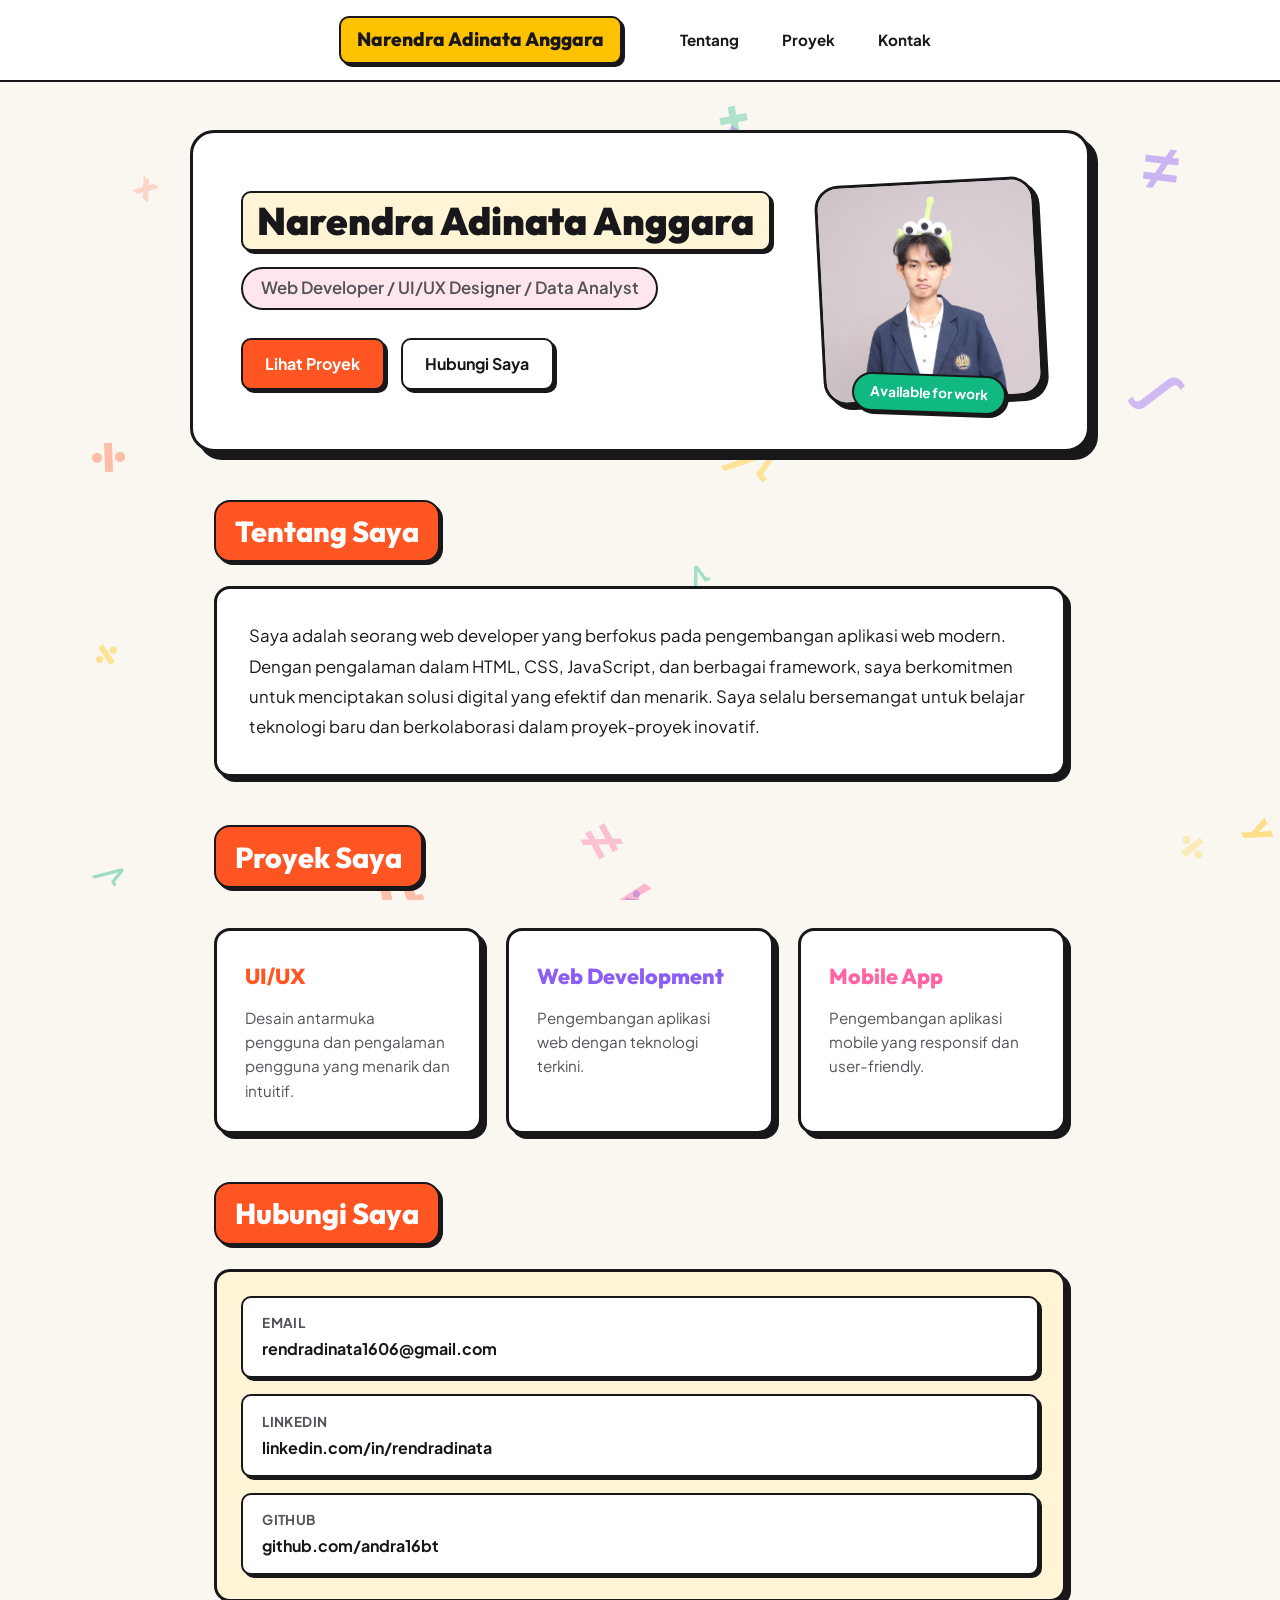
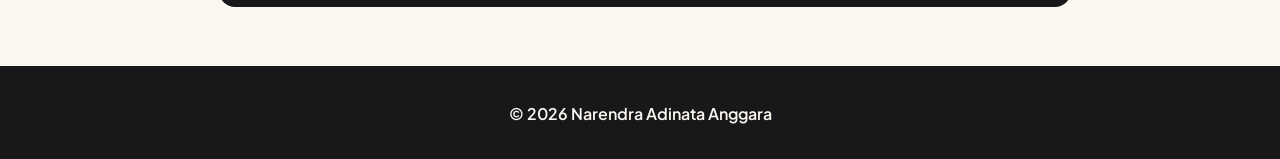
==== index.html @ 966acbef "Add files via upload" ====
<!doctype html>
<html lang="id">
  <head>
    <meta charset="UTF-8" />
    <meta name="viewport" content="width=device-width, initial-scale=1.0" />
    <title>Portofolio Saya</title>
    <link rel="stylesheet" href="style.css" />
  </head>

  <body>
    <nav>
      <div class="logo">Narendra Adinata Anggara</div>
      <button class="hamburger" id="hamburgerBtn" aria-label="Toggle menu">
        <span></span><span></span><span></span>
      </button>
      <ul id="navMenu">
        <li><a href="#tentang">Tentang</a></li>
        <li><a href="#proyek">Proyek</a></li>
        <li><a href="#kontak">Kontak</a></li>
      </ul>
    </nav>

    <section class="hero">
      <div class="hero-text">
        <h1>Narendra Adinata Anggara</h1>
        <p class="hero-role">Web Developer / UI/UX Designer / Data Analyst</p>
        <div class="hero-actions">
          <a href="#proyek" class="btn-primary">Lihat Proyek</a>
          <a href="#kontak" class="btn-secondary">Hubungi Saya</a>
        </div>
      </div>

      <div class="hero-photo">
        <div class="hero-photo-frame">
          <img src="assets\profil.jpeg" alt="Narendra Adinata Anggara" />
        </div>
        <span class="hero-badge">Available for work</span>
      </div>
    </section>

    <section id="tentang">
      <h2>Tentang Saya</h2>
      <p>
        Saya adalah seorang web developer yang berfokus pada pengembangan
        aplikasi web modern. Dengan pengalaman dalam HTML, CSS, JavaScript, dan
        berbagai framework, saya berkomitmen untuk menciptakan solusi digital
        yang efektif dan menarik. Saya selalu bersemangat untuk belajar
        teknologi baru dan berkolaborasi dalam proyek-proyek inovatif.
      </p>
    </section>

    <section id="proyek">
      <h2>Proyek Saya</h2>
      <div class="project-grid">
        <div class="card">
          <h3>UI/UX</h3>
          <p>
            Desain antarmuka pengguna dan pengalaman pengguna yang menarik dan
            intuitif.
          </p>
        </div>
        <div class="card">
          <h3>Web Development</h3>
          <p>Pengembangan aplikasi web dengan teknologi terkini.</p>
        </div>
        <div class="card">
          <h3>Mobile App</h3>
          <p>Pengembangan aplikasi mobile yang responsif dan user-friendly.</p>
        </div>
      </div>
    </section>

    <section id="kontak">
      <h2>Hubungi Saya</h2>

      <div class="contact-info">
        <a href="mailto:rendradinata1606@gmail.com" class="contact-item">
          <span class="contact-text">
            <strong>Email</strong>
            <span>rendradinata1606@gmail.com</span>
          </span>
        </a>

        <a
          href="https://linkedin.com/in/rendradinata"
          target="_blank"
          class="contact-item"
        >
          <span class="contact-text">
            <strong>LinkedIn</strong>
            <span>linkedin.com/in/rendradinata</span>
          </span>
        </a>

        <a
          href="https://github.com/andra16bt"
          target="_blank"
          class="contact-item"
        >
          <span class="contact-text">
            <strong>GitHub</strong>
            <span>github.com/andra16bt</span>
          </span>
        </a>
      </div>
    </section>

    <footer>
      <p>&copy; <span id="year"></span> Narendra Adinata Anggara</p>
    </footer>

    <script src="script.js" defer></script>
  </body>
</html>
---- style.css ----
@import url('https://fonts.googleapis.com/css2?family=Outfit:wght@400;500;600;700;800;900&family=Plus+Jakarta+Sans:wght@400;500;600;700;800&display=swap');

:root {

--bg-main: #FAF6F0;
--bg-card: #FFFFFF;
--text-main: #18181B;
--text-muted: #52525B;
--border-color: #18181B;

--color-orange: #FF5522;
--color-yellow: #FFC200;
--color-pink: #FF65A3;
--color-purple: #8B5CF6;
--color-green: #10B981;

--color-soft-yellow: #FFF5D6;
--color-soft-pink: #FFE5EC;
--color-soft-orange: #FFEBDC;
--color-soft-purple: #F3E8FF;

--font-heading: 'Outfit', sans-serif;
--font-body: 'Plus Jakarta Sans', sans-serif;

--border-thin: 2px solid var(--border-color);
--border-thick: 3px solid var(--border-color);
--shadow-sm: 3px 3px 0px var(--border-color);
--shadow-md: 5px 5px 0px var(--border-color);
--shadow-lg: 8px 8px 0px var(--border-color);
--shadow-hover: 2px 2px 0px var(--border-color);

--radius-sm: 10px;
--radius-md: 16px;
--radius-lg: 24px;
--radius-full: 9999px;
}

*, *::before, *::after {
box-sizing: border-box;
margin: 0;
padding: 0;
}

html {
scroll-behavior: smooth;
}

body {
background-color: var(--bg-main);
color: var(--text-main);
font-family: var(--font-body);
line-height: 1.6;
overflow-x: hidden;
}

h1, h2, h3, h4, .logo {
font-family: var(--font-heading);
}

nav {
  position: sticky;
  top: 0;
  z-index: 100;
  background-color: rgba(255, 255, 255, 0.95);
  backdrop-filter: blur(8px);
  border-bottom: var(--border-thin);
  display: flex;
  align-items: center;
  justify-content: center;   
  gap: 3rem;                 
  padding: 1rem 2rem;
}


nav .logo {
  font-size: 1.2rem;
  font-weight: 800;
  color: var(--text-main);
  background-color: var(--color-yellow);
  padding: 0.4rem 1rem;
  border-radius: var(--radius-sm);
  border: var(--border-thin);
  box-shadow: var(--shadow-sm);
  transition: transform 0.3s ease;
}

nav .logo:hover {
  transform: scale(1.05) rotate(-2deg);
}

nav ul {
display: flex;
list-style: none;
gap: 1.5rem;
}

nav a {
text-decoration: none;
color: var(--text-main);
font-weight: 700;
font-size: 0.95rem;
padding: 0.3rem 0.6rem;
border-radius: 6px;
transition: all 0.2s ease;
}

nav a:hover {
background-color: var(--color-soft-orange);
color: var(--color-orange);
}

.hero {
  max-width: 900px;   
  display: flex;
  flex-direction: row;
  align-items: center;
  justify-content: space-between;
  gap: 2.5rem;
  text-align: left;
  margin: 3rem auto;
  padding: 3rem;
  background-color: var(--bg-card);
  border: var(--border-thick);
  border-radius: var(--radius-lg);
  box-shadow: var(--shadow-lg);
}

.hero-text {
  flex: 1;
  min-width: 280px;
}

.hero-tag {
  display: inline-block;
  font-size: 0.95rem;
  font-weight: 700;
  color: var(--text-muted);
  background: none;
  border: none;
  padding: 0;
  margin-bottom: 0.75rem;
}

.hero h1 {
  font-size: 2.4rem;
  font-weight: 900;
  line-height: 1.2;
  margin-bottom: 1rem;
  background-color: var(--color-soft-yellow);
  display: inline-block;
  padding: 0.3rem 0.9rem;
  border-radius: var(--radius-sm);
  border: var(--border-thin);
  box-shadow: var(--shadow-sm);
}

.hero-role {
  font-size: 1.05rem;
  font-weight: 600;
  color: var(--text-muted);
  background-color: var(--color-soft-pink);
  display: inline-block;
  padding: 0.4rem 1.1rem;
  border-radius: var(--radius-full);
  border: var(--border-thin);
  margin-bottom: 1.75rem;
}

.hero-actions {
  display: flex;
  gap: 1rem;
  flex-wrap: wrap;
}

.btn-primary, .btn-secondary {
  font-weight: 700;
  padding: 0.7rem 1.4rem;
  border-radius: var(--radius-sm);
  border: var(--border-thin);
  text-decoration: none;
  transition: transform 0.2s ease, box-shadow 0.2s ease;
}

.btn-primary {
  background-color: var(--color-orange);
  color: #fff;
  box-shadow: var(--shadow-sm);
}

.btn-secondary {
  background-color: var(--bg-card);
  color: var(--text-main);
  box-shadow: var(--shadow-sm);
}

.btn-primary:hover, .btn-secondary:hover {
  transform: translate(2px, 2px);
  box-shadow: var(--shadow-hover);
}

.hero-photo {
  position: relative;
  flex-shrink: 0;
}

.hero-photo-frame {
  width: 220px;   
  height: 220px;
  border: var(--border-thick);
  border-radius: var(--radius-lg);
  overflow: hidden;
  box-shadow: var(--shadow-md);
  background-color: var(--color-soft-purple);
  transform: rotate(-3deg);
  transition: transform 0.3s ease;
}

.hero-photo-frame:hover {
  transform: rotate(0deg) scale(1.03);
}

.hero-photo-frame img {
  width: 100%;
  height: 100%;
  object-fit: cover;
  border: none !important;
  box-shadow: none;
}

.hero-badge {
  position: absolute;
  bottom: -12px;
  left: 50%;
  transform: translateX(-50%) rotate(2deg);
  background-color: var(--color-green);
  color: #fff;
  font-weight: 700;
  font-size: 0.85rem;
  padding: 0.4rem 1rem;
  border-radius: var(--radius-full);
  border: var(--border-thin);
  box-shadow: var(--shadow-sm);
  white-space: nowrap;
}

@media (max-width: 700px) {
  .hero {
    flex-direction: column;
    text-align: center;
    padding: 2rem 1.5rem;
  }
  .hero-actions {
    justify-content: center;
  }
}

section {
max-width: 900px;
margin: 3rem auto;
padding: 0 1.5rem;
}

section h2 {
  font-size: 1.8rem;
  font-weight: 800;
  margin-bottom: 1.5rem;
  display: inline-block;
  background-color: var(--color-orange);
  color: #FFFFFF;
  padding: 0.4rem 1.2rem;
  border-radius: var(--radius-md);
  border: var(--border-thin);
  box-shadow: var(--shadow-sm);
  transition: transform 0.2s ease, box-shadow 0.2s ease; /* baru */
}

section h2:hover {
  transform: translateY(-2px);
  box-shadow: var(--shadow-md);
}

#tentang p {
background-color: var(--bg-card);
padding: 2rem;
border: var(--border-thick);
border-radius: var(--radius-md);
box-shadow: var(--shadow-md);
font-size: 1.05rem;
line-height: 1.8;
}

.project-grid {
display: grid;
grid-template-columns: repeat(auto-fit, minmax(250px, 1fr));
gap: 1.5rem;
margin-top: 1rem;
}

.card {
background-color: var(--bg-card);
border: var(--border-thick);
border-radius: var(--radius-md);
padding: 1.75rem;
box-shadow: var(--shadow-md);
transition: transform 0.2s ease, box-shadow 0.2s ease;
}

.card:hover {
transform: translateY(-4px);
box-shadow: var(--shadow-lg);
}

.card h3 {
font-size: 1.35rem;
font-weight: 800;
margin-bottom: 0.75rem;
}

.card:nth-child(1) h3 { color: var(--color-orange); }
.card:nth-child(2) h3 { color: var(--color-purple); }
.card:nth-child(3) h3 { color: var(--color-pink); }

.card p {
color: var(--text-muted);
font-size: 0.95rem;
}

.contact-info {
  background-color: var(--color-soft-yellow);
  border: var(--border-thick);
  border-radius: var(--radius-md);
  padding: 1.5rem;
  box-shadow: var(--shadow-md);
  display: flex;
  flex-direction: column;
  gap: 1rem;
}

.contact-item {
  display: flex;
  align-items: center;
  gap: 1rem;
  background-color: var(--bg-card);
  border: var(--border-thin);
  border-radius: var(--radius-sm);
  padding: 0.9rem 1.2rem;
  text-decoration: none;
  color: var(--text-main);
  box-shadow: var(--shadow-sm);
  transition: transform 0.2s ease, box-shadow 0.2s ease, background-color 0.2s ease;
}

.contact-item:hover {
  transform: translateX(4px);
  box-shadow: var(--shadow-hover);
  background-color: var(--color-soft-orange);
}

.contact-icon {
  font-size: 1.4rem;
  background-color: var(--color-yellow);
  border: var(--border-thin);
  border-radius: var(--radius-sm);
  width: 42px;
  height: 42px;
  display: flex;
  align-items: center;
  justify-content: center;
  flex-shrink: 0;
}

.contact-text {
  display: flex;
  flex-direction: column;
  gap: 0.15rem;
}

.contact-text strong {
  font-size: 0.85rem;
  color: var(--text-muted);
  text-transform: uppercase;
  letter-spacing: 0.03em;
}

.contact-text span:last-child {
  font-weight: 700;
  font-size: 1rem;
  word-break: break-word;
}

footer {
text-align: center;
padding: 2rem;
margin-top: 4rem;
background-color: var(--text-main);
color: var(--bg-main);
border-top: var(--border-thick);
font-weight: 600;
}

.reveal-hidden {
  opacity: 0;
  transform: translateY(20px);
  transition: opacity 0.6s ease, transform 0.6s ease;
}

.reveal-hidden.revealed {
  opacity: 1;
  transform: translateY(0);
}

nav a.active {
  background-color: var(--color-orange);
  color: #fff;
}

nav ul {
  display: flex;
  list-style: none;
  gap: 1.5rem;
}

.hamburger {
  display: none;
  flex-direction: column;
  gap: 5px;
  background: none;
  border: none;
  cursor: pointer;
}

.hamburger span {
  width: 26px;
  height: 3px;
  background-color: var(--text-main);
  border-radius: 2px;
}

@media (max-width: 700px) {
  nav {
    justify-content: space-between;
    gap: 0;
    padding: 1rem 1.25rem;
  }

  nav ul {
    position: absolute;
    top: 100%;
    left: 0;
    right: 0;
    flex-direction: column;
    background-color: var(--bg-main);
    border-bottom: var(--border-thin);
    padding: 1rem 1.5rem;
    gap: 1rem;
    display: none;
  }

  nav ul.open {
    display: flex;
  }

  .hamburger {
    display: flex;
  }
}

@media (max-width: 700px) {
  .hero {
    flex-direction: column;
    text-align: center;
    padding: 2rem 1.25rem;
  }

  .hero h1 {
    font-size: 1.6rem;   /* turun dari 2.4rem */
  }

  .hero-actions {
    justify-content: center;
  }

  .hero-photo-frame {
    width: 180px;   /* turun dari 220px */
    height: 180px;
  }
}

@media (max-width: 700px) {
  section h2 {
    font-size: 1.4rem;
    padding: 0.35rem 1rem;
  }

  section {
    padding: 0 1rem;
  }

  #tentang p {
    padding: 1.25rem;
    font-size: 0.95rem;
  }
}

html, body {
  overflow-x: hidden;
  max-width: 100%;
}
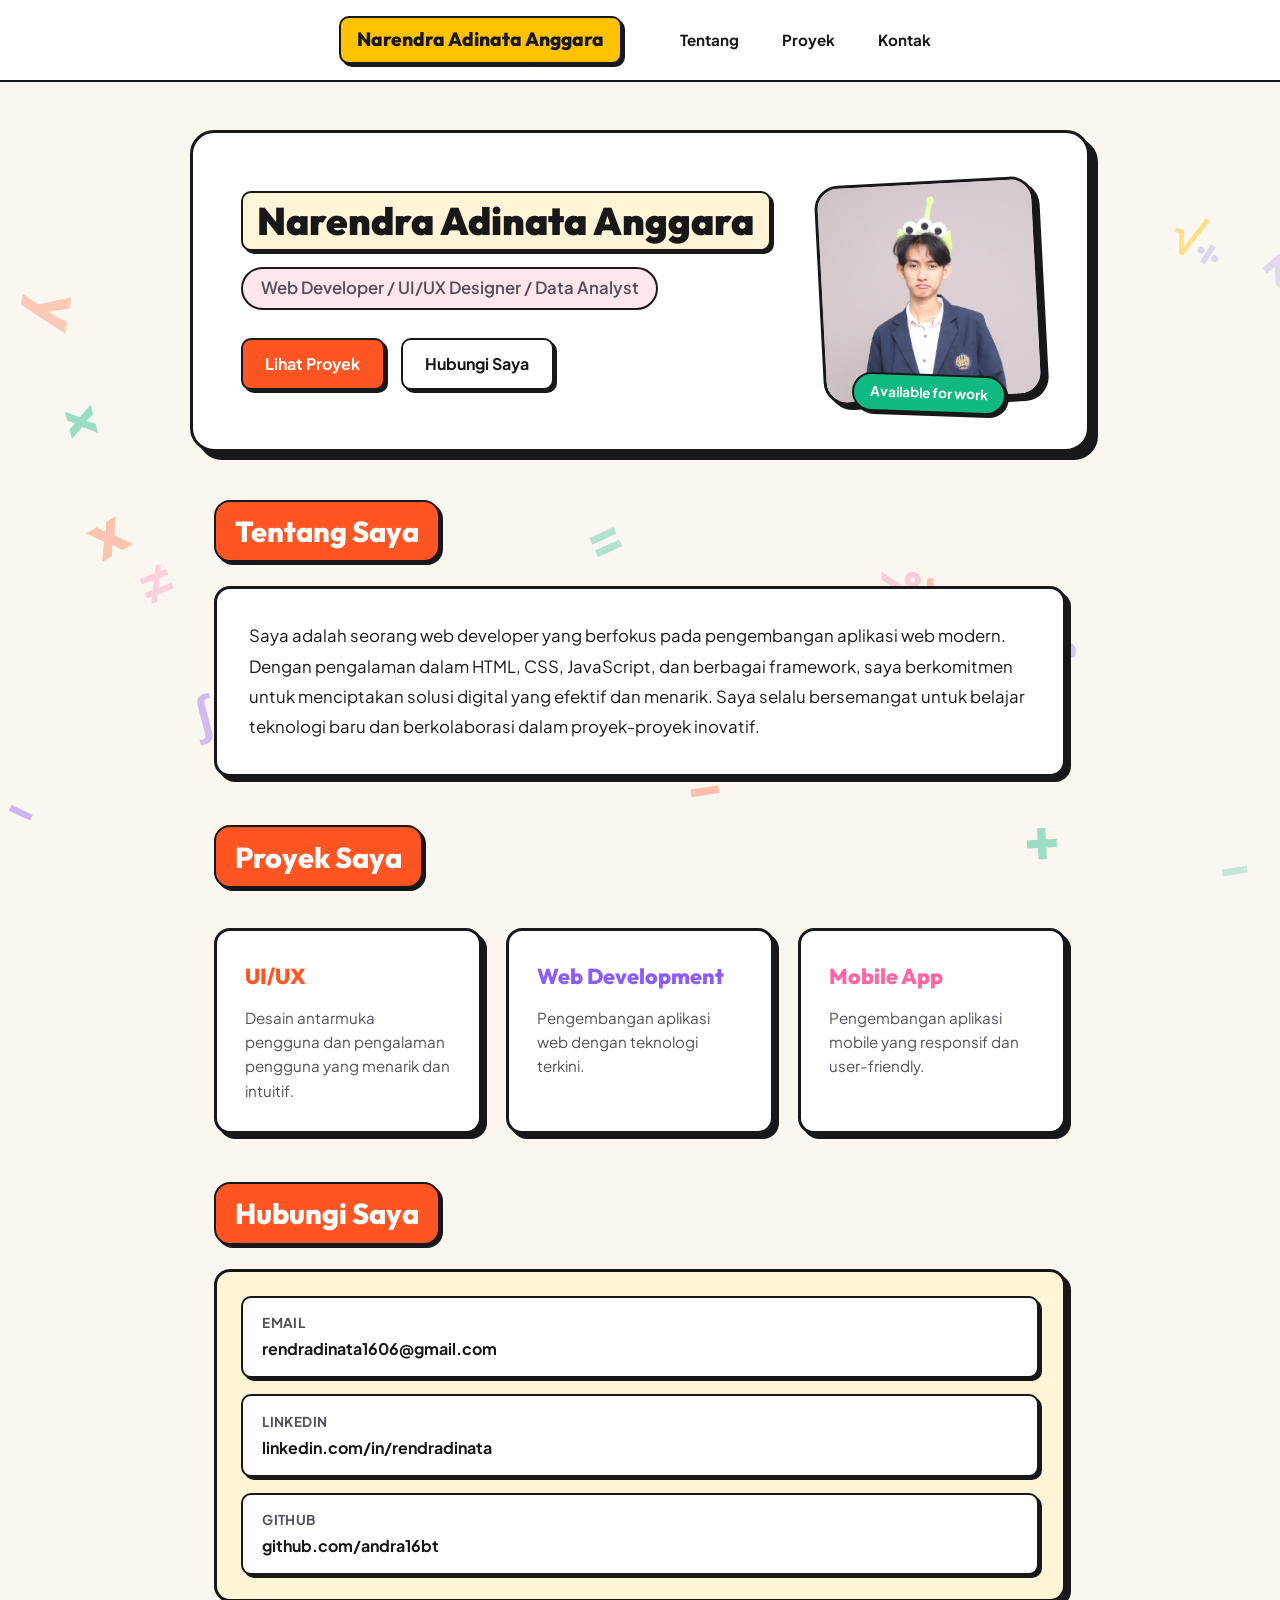
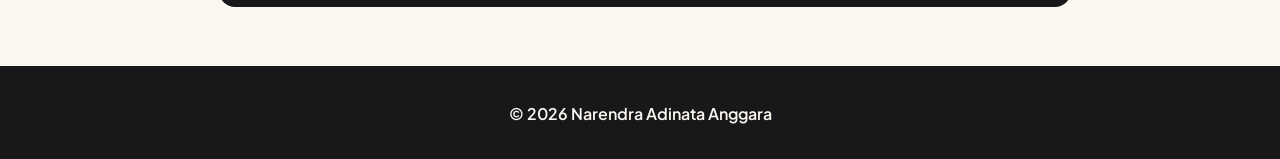
==== commit 7c4601e1: "Add files via upload" ====
--- a/index.html
+++ b/index.html
@@ -3,8 +3,9 @@
   <head>
     <meta charset="UTF-8" />
     <meta name="viewport" content="width=device-width, initial-scale=1.0" />
-    <title>Portofolio Saya</title>
+    <title>My Portfolio</title>
     <link rel="stylesheet" href="style.css" />
+    <link rel="icon" type="image/x-icon" href="assets\pp.png">
   </head>
 
   <body>
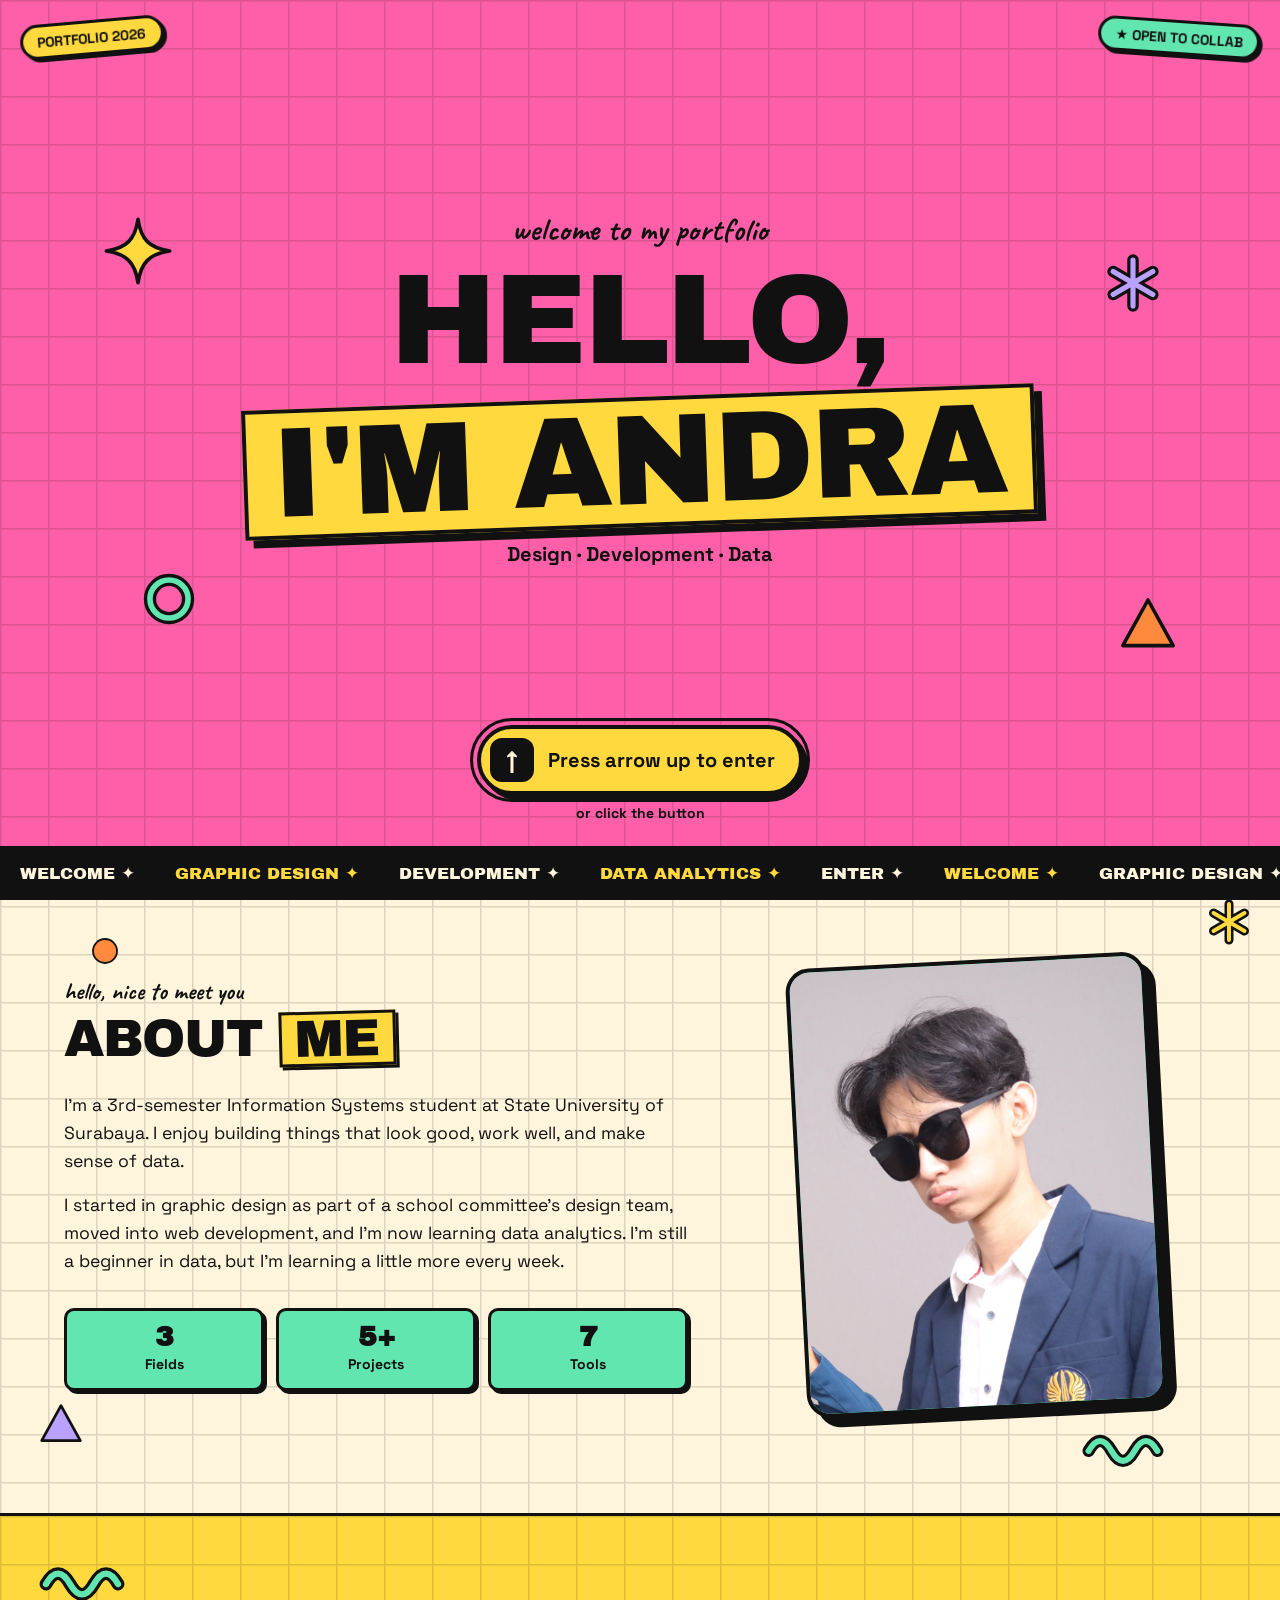
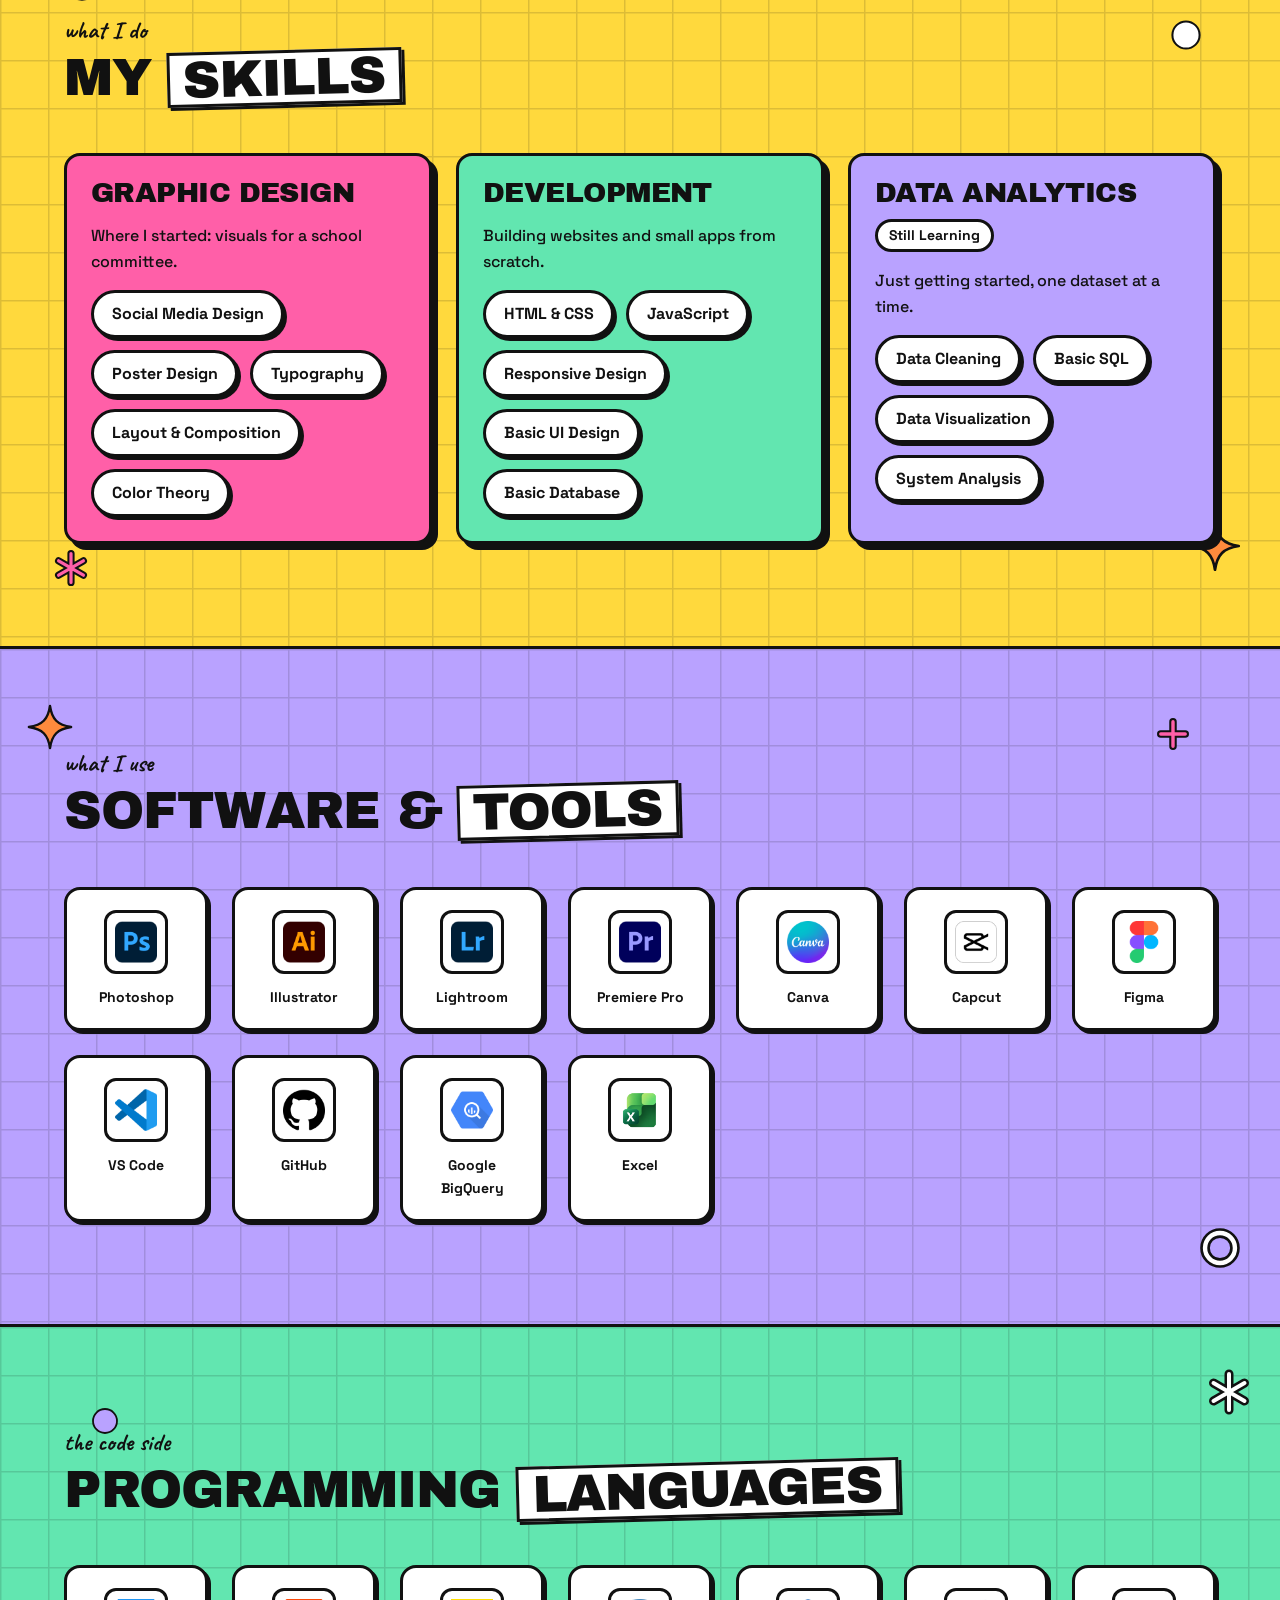
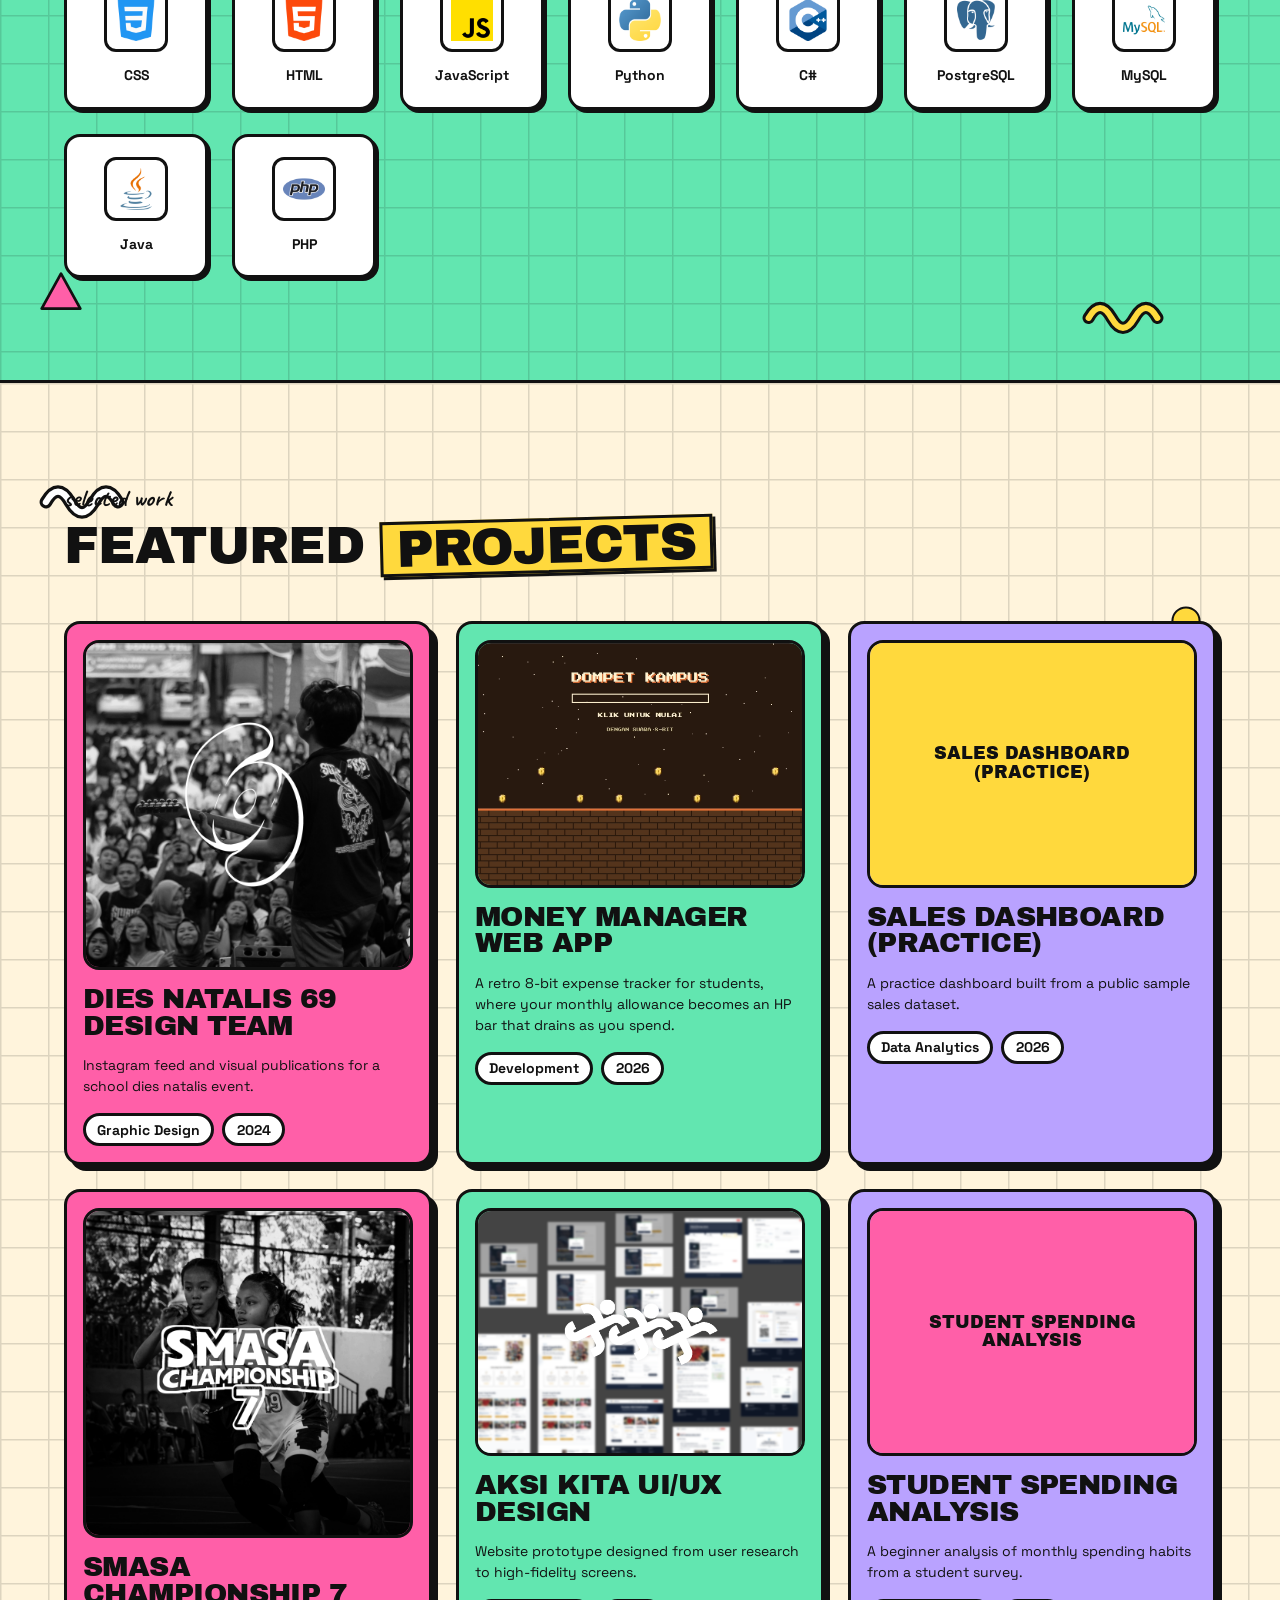
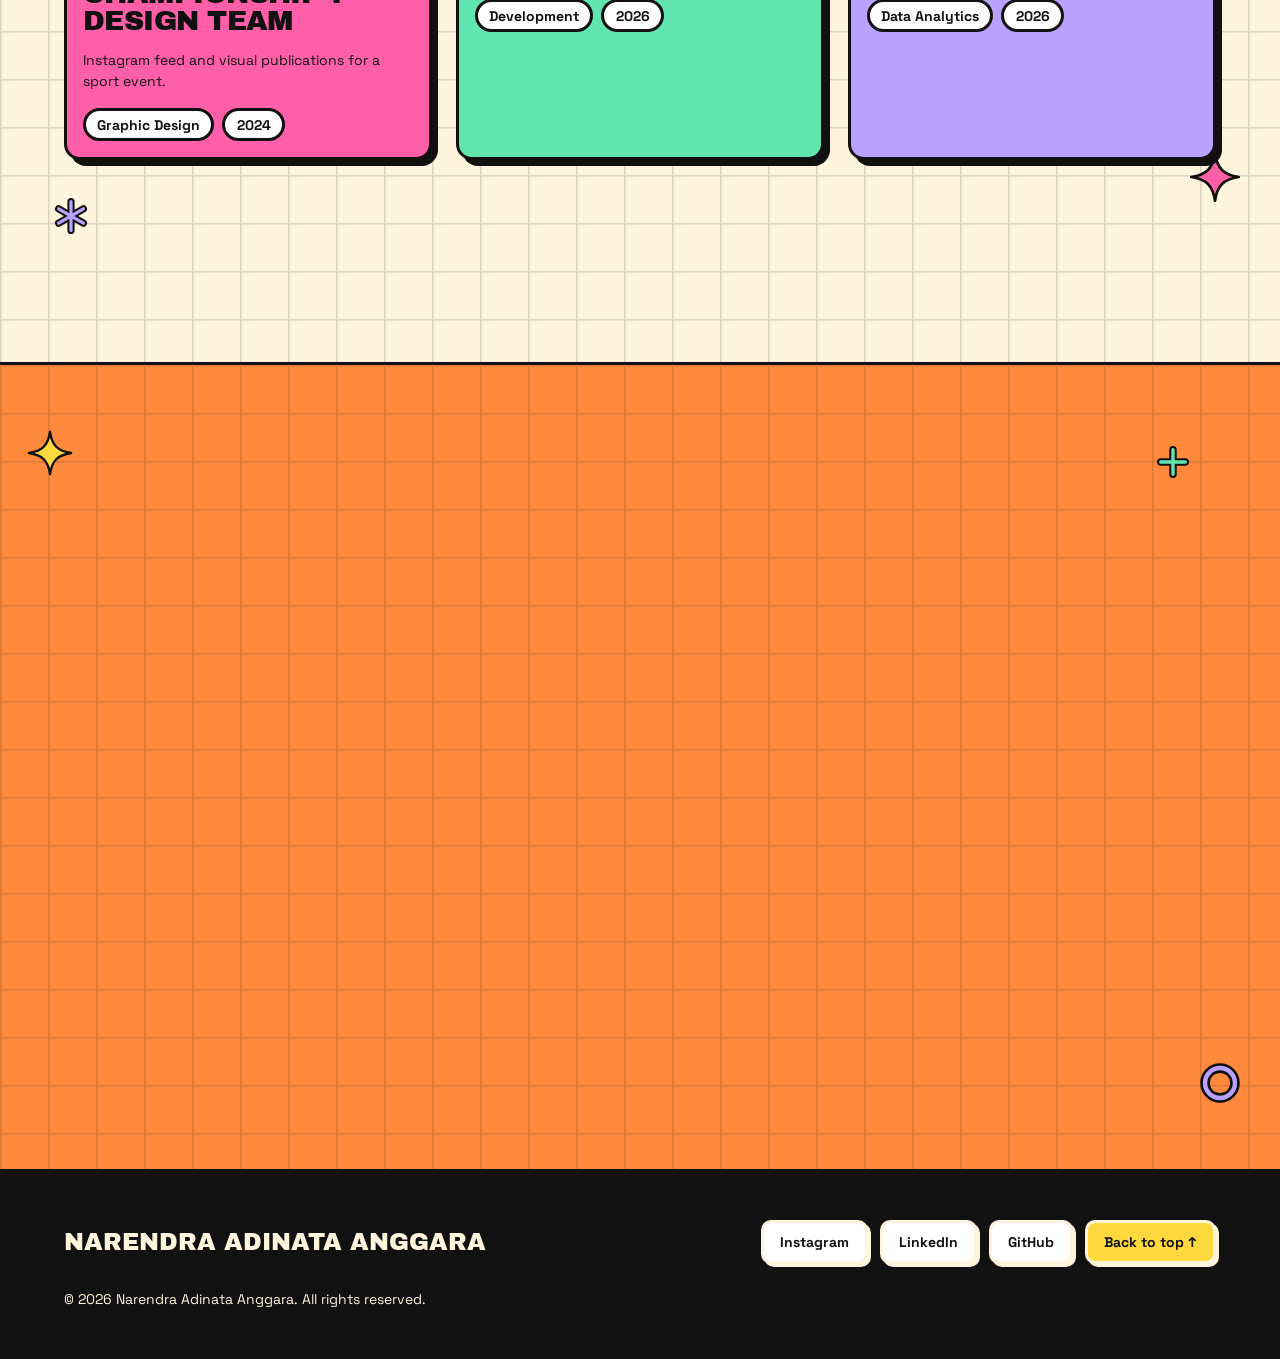
==== commit 336cbd4a: "Initial commit" ====
--- a/index.html
+++ b/index.html
@@ -1,115 +1,530 @@
-<!doctype html>
-<html lang="id">
-  <head>
-    <meta charset="UTF-8" />
-    <meta name="viewport" content="width=device-width, initial-scale=1.0" />
-    <title>My Portfolio</title>
-    <link rel="stylesheet" href="style.css" />
-    <link rel="icon" type="image/x-icon" href="assets\pp.png">
-  </head>
-
-  <body>
-    <nav>
-      <div class="logo">Narendra Adinata Anggara</div>
-      <button class="hamburger" id="hamburgerBtn" aria-label="Toggle menu">
-        <span></span><span></span><span></span>
-      </button>
-      <ul id="navMenu">
-        <li><a href="#tentang">Tentang</a></li>
-        <li><a href="#proyek">Proyek</a></li>
-        <li><a href="#kontak">Kontak</a></li>
-      </ul>
-    </nav>
-
-    <section class="hero">
-      <div class="hero-text">
-        <h1>Narendra Adinata Anggara</h1>
-        <p class="hero-role">Web Developer / UI/UX Designer / Data Analyst</p>
-        <div class="hero-actions">
-          <a href="#proyek" class="btn-primary">Lihat Proyek</a>
-          <a href="#kontak" class="btn-secondary">Hubungi Saya</a>
-        </div>
-      </div>
-
-      <div class="hero-photo">
-        <div class="hero-photo-frame">
-          <img src="assets\profil.jpeg" alt="Narendra Adinata Anggara" />
-        </div>
-        <span class="hero-badge">Available for work</span>
-      </div>
-    </section>
-
-    <section id="tentang">
-      <h2>Tentang Saya</h2>
-      <p>
-        Saya adalah seorang web developer yang berfokus pada pengembangan
-        aplikasi web modern. Dengan pengalaman dalam HTML, CSS, JavaScript, dan
-        berbagai framework, saya berkomitmen untuk menciptakan solusi digital
-        yang efektif dan menarik. Saya selalu bersemangat untuk belajar
-        teknologi baru dan berkolaborasi dalam proyek-proyek inovatif.
-      </p>
-    </section>
-
-    <section id="proyek">
-      <h2>Proyek Saya</h2>
-      <div class="project-grid">
-        <div class="card">
-          <h3>UI/UX</h3>
-          <p>
-            Desain antarmuka pengguna dan pengalaman pengguna yang menarik dan
-            intuitif.
-          </p>
-        </div>
-        <div class="card">
-          <h3>Web Development</h3>
-          <p>Pengembangan aplikasi web dengan teknologi terkini.</p>
-        </div>
-        <div class="card">
-          <h3>Mobile App</h3>
-          <p>Pengembangan aplikasi mobile yang responsif dan user-friendly.</p>
-        </div>
-      </div>
-    </section>
-
-    <section id="kontak">
-      <h2>Hubungi Saya</h2>
-
-      <div class="contact-info">
-        <a href="mailto:rendradinata1606@gmail.com" class="contact-item">
-          <span class="contact-text">
-            <strong>Email</strong>
-            <span>rendradinata1606@gmail.com</span>
-          </span>
-        </a>
-
-        <a
-          href="https://linkedin.com/in/rendradinata"
-          target="_blank"
-          class="contact-item"
-        >
-          <span class="contact-text">
-            <strong>LinkedIn</strong>
-            <span>linkedin.com/in/rendradinata</span>
-          </span>
-        </a>
-
-        <a
-          href="https://github.com/andra16bt"
-          target="_blank"
-          class="contact-item"
-        >
-          <span class="contact-text">
-            <strong>GitHub</strong>
-            <span>github.com/andra16bt</span>
-          </span>
-        </a>
-      </div>
-    </section>
-
-    <footer>
-      <p>&copy; <span id="year"></span> Narendra Adinata Anggara</p>
-    </footer>
-
-    <script src="script.js" defer></script>
-  </body>
-</html>
+<!doctype html>
+<html lang="en">
+  <head>
+    <meta charset="UTF-8" />
+    <meta name="viewport" content="width=device-width, initial-scale=1" />
+    <title>Andra — Design, Code &amp; Data</title>
+    <meta
+      name="description"
+      content="Portfolio of Andra, an Information Systems student working across graphic design, development, and data analytics."
+    />
+    <meta property="og:title" content="Andra — Design, Code & Data" />
+    <meta
+      property="og:description"
+      content="Graphic design, web development, and data analytics projects by an Information Systems student."
+    />
+    <meta property="og:type" content="website" />
+    <meta property="og:image" content="assets/images/og-image.jpg" />
+    <link rel="icon" href="assets/images/favicon.svg" type="image/svg+xml" />
+    <link rel="preconnect" href="https://fonts.googleapis.com" />
+    <link rel="preconnect" href="https://fonts.gstatic.com" crossorigin />
+    <link
+      href="https://fonts.googleapis.com/css2?family=Archivo+Black&family=Caveat:wght@700&family=Space+Grotesk:wght@400;500;700&display=swap"
+      rel="stylesheet"
+    />
+    <link rel="stylesheet" href="css/reset.css" />
+    <link rel="stylesheet" href="css/variables.css" />
+    <link rel="stylesheet" href="css/base.css" />
+    <link rel="stylesheet" href="css/components.css" />
+    <link rel="stylesheet" href="css/pages.css" />
+    <link rel="stylesheet" href="css/background.css" />
+    <link rel="stylesheet" href="css/intro.css" />
+    <script
+      src="js/intro.js"
+      data-name="Andra"
+      data-tagline="Design · Development · Data"
+    ></script>
+  </head>
+  <body id="top">
+    <a class="skip-link" href="#main">Skip to content</a>
+    <div id="site-header"></div>
+
+    <main id="main">
+      <!-- Hero -->
+      <section class="hero" aria-labelledby="hero-title">
+        <div class="container hero__grid">
+          <div class="hero__stagger">
+            <div class="hero__eyebrow">
+              <span class="sticker sticker--yellow">OPEN TO WORK</span>
+              <span class="sticker sticker--mint">NEW 2026</span>
+            </div>
+            <h1 id="hero-title">
+              Design, <span class="highlight">Code</span> &amp; Data
+            </h1>
+            <p class="hero__desc">
+              I'm an Information Systems student who enjoys turning ideas into
+              visuals, websites, and insights from data.
+            </p>
+            <div class="hero__cta">
+              <a class="btn btn--primary" href="projects.html">View Projects</a>
+              <a class="btn btn--accent" href="#contact">Contact Me</a>
+            </div>
+          </div>
+          <div class="hero__visual">
+            <span class="sticker">★ FEATURED</span>
+            <div class="frame">
+              <img
+                src="assets/images/profile/profile.jpeg"
+                alt="Portrait of Andra"
+                onerror="
+                  this.outerHTML =
+                    '<div class=&quot;frame__placeholder&quot;>Your<br>photo<br>here</div>'
+                "
+              />
+            </div>
+            <span class="sticker sticker--purple">DESIGN × CODE × DATA</span>
+          </div>
+        </div>
+      </section>
+
+      <!-- Marquee -->
+      <div class="marquee" aria-label="Services">
+        <div class="marquee__track" aria-hidden="true">
+          <span class="marquee__item">Graphic Design ✦</span
+          ><span class="marquee__item">Development ✦</span
+          ><span class="marquee__item">Data Analytics ✦</span
+          ><span class="marquee__item">Open for Collab ✦</span>
+          <span class="marquee__item">Graphic Design ✦</span
+          ><span class="marquee__item">Development ✦</span
+          ><span class="marquee__item">Data Analytics ✦</span
+          ><span class="marquee__item">Open for Collab ✦</span>
+          <span class="marquee__item">Graphic Design ✦</span
+          ><span class="marquee__item">Development ✦</span
+          ><span class="marquee__item">Data Analytics ✦</span
+          ><span class="marquee__item">Open for Collab ✦</span>
+          <span class="marquee__item">Graphic Design ✦</span
+          ><span class="marquee__item">Development ✦</span
+          ><span class="marquee__item">Data Analytics ✦</span
+          ><span class="marquee__item">Open for Collab ✦</span>
+        </div>
+        <p class="sr-only">
+          Graphic design, development, data analytics, open for collaboration.
+        </p>
+      </div>
+
+      <!-- About -->
+      <section
+        class="section section--cream"
+        id="about"
+        aria-labelledby="about-title"
+      >
+        <div class="container about__grid">
+          <div class="about__text reveal">
+            <span class="script-label">hello, nice to meet you</span>
+            <h2 id="about-title" style="margin-bottom: 1.5rem">
+              About <span class="highlight">Me</span>
+            </h2>
+            <p>
+              I'm a 3rd-semester Information Systems student at State University
+              of Surabaya. I enjoy building things that look good, work well,
+              and make sense of data.
+            </p>
+            <p>
+              I started in graphic design as part of a school committee's design
+              team, moved into web development, and I'm now learning data
+              analytics. I'm still a beginner in data, but I'm learning a little
+              more every week.
+            </p>
+            <div class="stats">
+              <div class="stat"><strong>3</strong><span>Fields</span></div>
+              <div class="stat"><strong>5+</strong><span>Projects</span></div>
+              <div class="stat"><strong>7</strong><span>Tools</span></div>
+            </div>
+          </div>
+          <div class="about__photo reveal">
+            <div class="frame">
+              <img
+                src="assets/images/profile/about.jpeg"
+                alt="andra at work"
+                loading="lazy"
+                onerror="
+                  this.outerHTML =
+                    '<div class=&quot;frame__placeholder&quot; style=&quot;background:var(--mint)&quot;>Another<br>photo</div>'
+                "
+              />
+            </div>
+          </div>
+        </div>
+      </section>
+
+      <!-- Skills (3 bidang) -->
+      <section
+        class="section section--yellow"
+        id="skills"
+        aria-labelledby="skills-title"
+      >
+        <div class="container">
+          <div class="section__head reveal">
+            <span class="script-label">what I do</span>
+            <h2 id="skills-title">
+              My <span class="highlight highlight--white">Skills</span>
+            </h2>
+          </div>
+          <div class="skill-groups">
+            <article class="card skill-group skill-group--design reveal">
+              <div class="skill-group__head"><h3>Graphic Design</h3></div>
+              <p>Where I started: visuals for a school committee.</p>
+              <ul class="chips">
+                <li class="chip">Social Media Design</li>
+                <li class="chip">Poster Design</li>
+                <li class="chip">Typography</li>
+                <li class="chip">Layout &amp; Composition</li>
+                <li class="chip">Color Theory</li>
+              </ul>
+            </article>
+            <article class="card skill-group skill-group--development reveal">
+              <div class="skill-group__head"><h3>Development</h3></div>
+              <p>Building websites and small apps from scratch.</p>
+              <ul class="chips">
+                <li class="chip">HTML &amp; CSS</li>
+                <li class="chip">JavaScript</li>
+                <li class="chip">Responsive Design</li>
+                <li class="chip">Basic UI Design</li>
+                <li class="chip">Basic Database</li>
+              </ul>
+            </article>
+            <article class="card skill-group skill-group--data reveal">
+              <div class="skill-group__head">
+                <h3>Data Analytics</h3>
+                <span class="tag">Still Learning</span>
+              </div>
+              <p>Just getting started, one dataset at a time.</p>
+              <ul class="chips">
+                <li class="chip">Data Cleaning</li>
+                <li class="chip">Basic SQL</li>
+                <li class="chip">Data Visualization</li>
+                <li class="chip">System Analysis</li>
+              </ul>
+            </article>
+          </div>
+        </div>
+      </section>
+
+      <!-- Software & Tools -->
+      <!-- GANTI nama file logo (src) dan nama tool sesuai punyamu -->
+      <section
+        class="section section--purple"
+        id="tools"
+        aria-labelledby="tools-title"
+      >
+        <div class="container">
+          <div class="section__head reveal">
+            <span class="script-label">what I use</span>
+            <h2 id="tools-title">
+              Software &amp;
+              <span class="highlight highlight--white">Tools</span>
+            </h2>
+          </div>
+          <ul class="tiles reveal">
+            <li class="tile">
+              <span class="tile__icon"
+                ><img
+                  src="assets/images/tile-logo/adobe-photoshop-icon.png"
+                  alt=""
+                  loading="lazy" /></span
+              >Photoshop
+            </li>
+            <li class="tile">
+              <span class="tile__icon"
+                ><img
+                  src="assets/images/tile-logo/adobe-illustrator-icon.png"
+                  alt=""
+                  loading="lazy" /></span
+              >Illustrator
+            </li>
+            <li class="tile">
+              <span class="tile__icon"
+                ><img
+                  src="assets/images/tile-logo/adobe-lightroom-icon.png"
+                  alt=""
+                  loading="lazy" /></span
+              >Lightroom
+            </li>
+            <li class="tile">
+              <span class="tile__icon"
+                ><img
+                  src="assets/images/tile-logo/adobe-premiere-pro-icon.png"
+                  alt=""
+                  loading="lazy" /></span
+              >Premiere Pro
+            </li>
+            <li class="tile">
+              <span class="tile__icon"
+                ><img
+                  src="assets/images/tile-logo/canva-icon.png"
+                  alt=""
+                  loading="lazy" /></span
+              >Canva
+            </li>
+            <li class="tile">
+              <span class="tile__icon"
+                ><img
+                  src="assets/images/tile-logo/capcut-icon.png"
+                  alt=""
+                  loading="lazy" /></span
+              >Capcut
+            </li>
+            <li class="tile">
+              <span class="tile__icon"
+                ><img
+                  src="assets/images/tile-logo/figma-icon.png"
+                  alt=""
+                  loading="lazy" /></span
+              >Figma
+            </li>
+            <li class="tile">
+              <span class="tile__icon"
+                ><img
+                  src="assets/images/tile-logo/visual-studio-code-icon.png"
+                  alt=""
+                  loading="lazy" /></span
+              >VS Code
+            </li>
+            <li class="tile">
+              <span class="tile__icon"
+                ><img
+                  src="assets/images/tile-logo/github.png"
+                  alt=""
+                  loading="lazy" /></span
+              >GitHub
+            </li>
+            <li class="tile">
+              <span class="tile__icon"
+                ><img
+                  src="assets/images/tile-logo/google_bigquery_logo_icon_168150.webp"
+                  alt=""
+                  loading="lazy" /></span
+              >Google BigQuery
+            </li>
+            <li class="tile">
+              <span class="tile__icon"
+                ><img
+                  src="assets/images/tile-logo/excel-icon.png"
+                  alt=""
+                  loading="lazy" /></span
+              >Excel
+            </li>
+          </ul>
+        </div>
+      </section>
+
+      <!-- Programming Languages -->
+      <section
+        class="section section--mint"
+        id="languages"
+        aria-labelledby="lang-title"
+      >
+        <div class="container">
+          <div class="section__head reveal">
+            <span class="script-label">the code side</span>
+            <h2 id="lang-title">
+              Programming
+              <span class="highlight highlight--white">Languages</span>
+            </h2>
+          </div>
+          <ul class="tiles reveal">
+            <li class="tile">
+              <span class="tile__icon"
+                ><img
+                  src="assets/images/tile-logo/css-3.png"
+                  alt=""
+                  loading="lazy" /></span
+              >CSS
+            </li>
+            <li class="tile">
+              <span class="tile__icon"
+                ><img
+                  src="assets/images/tile-logo/html-5.png"
+                  alt=""
+                  loading="lazy" /></span
+              >HTML
+            </li>
+            <li class="tile">
+              <span class="tile__icon"
+                ><img
+                  src="assets/images/tile-logo/js.png"
+                  alt=""
+                  loading="lazy" /></span
+              >JavaScript
+            </li>
+            <li class="tile">
+              <span class="tile__icon"
+                ><img
+                  src="assets/images/tile-logo/python-programming-language-icon.png"
+                  alt=""
+                  loading="lazy" /></span
+              >Python
+            </li>
+            <li class="tile">
+              <span class="tile__icon"
+                ><img
+                  src="assets/images/tile-logo/c-.png"
+                  alt=""
+                  loading="lazy" /></span
+              >C#
+            </li>
+            <li class="tile">
+              <span class="tile__icon"
+                ><img
+                  src="assets/images/tile-logo/postgresql-icon.png"
+                  alt=""
+                  loading="lazy" /></span
+              >PostgreSQL
+            </li>
+            <li class="tile">
+              <span class="tile__icon"
+                ><img
+                  src="assets/images/tile-logo/mysql-icon.png"
+                  alt=""
+                  loading="lazy" /></span
+              >MySQL
+            </li>
+            <li class="tile">
+              <span class="tile__icon"
+                ><img
+                  src="assets/images/tile-logo/java-programming-language-icon.png"
+                  alt=""
+                  loading="lazy" /></span
+              >Java
+            </li>
+            <li class="tile">
+              <span class="tile__icon"
+                ><img
+                  src="assets/images/tile-logo/php-programming-language-icon.png"
+                  alt=""
+                  loading="lazy" /></span
+              >PHP
+            </li>
+          </ul>
+        </div>
+      </section>
+
+      <!-- Featured Projects -->
+      <section
+        class="section section--cream"
+        id="featured"
+        aria-labelledby="featured-title"
+      >
+        <div class="container">
+          <div class="section__head reveal">
+            <span class="script-label">selected work</span>
+            <h2 id="featured-title">
+              Featured <span class="highlight">Projects</span>
+            </h2>
+          </div>
+          <div class="project-grid" id="featured-grid"></div>
+          <div class="section__cta reveal">
+            <a class="btn btn--primary" href="projects.html"
+              >See All Projects →</a
+            >
+          </div>
+        </div>
+      </section>
+
+      <!-- Contact -->
+      <section
+        class="section section--orange"
+        id="contact"
+        aria-labelledby="contact-title"
+      >
+        <div class="container contact__grid">
+          <div class="card contact__form reveal">
+            <h2 id="contact-title" style="margin-bottom: 1.5rem">
+              Let's <span class="highlight highlight--mint">Talk</span>
+            </h2>
+            <form class="form" id="contact-form" novalidate>
+              <div class="field">
+                <label for="name">Name</label>
+                <input
+                  id="name"
+                  name="name"
+                  type="text"
+                  autocomplete="name"
+                  required
+                />
+                <div class="field__error" role="alert"></div>
+              </div>
+              <div class="field">
+                <label for="email">Email</label>
+                <input
+                  id="email"
+                  name="email"
+                  type="email"
+                  autocomplete="email"
+                  required
+                />
+                <div class="field__error" role="alert"></div>
+              </div>
+              <div class="field">
+                <label for="message">Message</label>
+                <textarea id="message" name="message" required></textarea>
+                <div class="field__error" role="alert"></div>
+              </div>
+              <button class="btn btn--primary" type="submit">
+                Send Message →
+              </button>
+              <div
+                class="form__status"
+                id="form-status"
+                role="status"
+                aria-live="polite"
+              ></div>
+            </form>
+          </div>
+          <div class="contact__side reveal">
+            <span class="script-label">say hi</span>
+            <p>
+              Have a project, an idea, or a team that needs a designer, a
+              developer, or someone learning data? Drop me a message.
+            </p>
+            <p>
+              <a href="rendradinata1606@gmail.com"
+                ><strong>rendradinata1606@gmail.com</strong></a
+              >
+            </p>
+            <div class="social-links">
+              <a
+                class="btn btn--small"
+                href="https://www.instagram.com/ndradnata_/"
+                target="_blank"
+                rel="noopener"
+                >Instagram</a
+              >
+              <a
+                class="btn btn--small"
+                href="www.linkedin.com/in/rendradinata"
+                target="_blank"
+                rel="noopener"
+                >LinkedIn</a
+              >
+              <a
+                class="btn btn--small"
+                href="https://github.com/andra16bt"
+                target="_blank"
+                rel="noopener"
+                >GitHub</a
+              >
+            </div>
+            <div>
+              <a
+                class="btn btn--accent"
+                href="assets/cv/CV-NamaKamu.pdf"
+                download
+                >Download CV ↓</a
+              >
+            </div>
+          </div>
+        </div>
+      </section>
+    </main>
+
+    <div id="site-footer"></div>
+
+    <script src="js/components.js"></script>
+    <script src="js/main.js"></script>
+    <script src="js/projects.js"></script>
+    <script src="js/projects-page.js"></script>
+    <script src="js/contact.js"></script>
+    <script src="js/background.js"></script>
+  </body>
+</html>
--- a/css/variables.css
+++ b/css/variables.css
@@ -0,0 +1,53 @@
+/* variables.css — design tokens (dari design.md) */
+:root {
+  /* Colors */
+  --black: #111111;
+  --cream: #FFF4DC;
+  --white: #FFFFFF;
+  --pink: #FF5FA8;
+  --yellow: #FFD93D;
+  --purple: #B9A2FF;
+  --mint: #62E6B0;
+  --orange: #FF8A3D;
+
+  /* Type */
+  --font-display: "Archivo Black", Impact, sans-serif;
+  --font-body: "Space Grotesk", system-ui, sans-serif;
+  --font-script: "Caveat", cursive;
+
+  --fs-hero: clamp(3rem, 9vw, 7rem);
+  --fs-h1: clamp(2.5rem, 6vw, 4.5rem);
+  --fs-h2: clamp(2rem, 4.5vw, 3.25rem);
+  --fs-h3: clamp(1.25rem, 2.5vw, 1.75rem);
+  --fs-body: 1rem;
+  --fs-small: 0.875rem;
+  --fs-script: 1.5rem;
+
+  /* Border, radius, shadow */
+  --border: 3px solid var(--black);
+  --border-thick: 4px solid var(--black);
+  --radius-sm: 10px;
+  --radius-md: 16px;
+  --radius-lg: 24px;
+  --radius-pill: 999px;
+  --shadow-sm: 3px 3px 0 var(--black);
+  --shadow-md: 6px 6px 0 var(--black);
+  --shadow-lg: 10px 10px 0 var(--black);
+
+  /* Spacing */
+  --space-section: clamp(4rem, 8vw, 7rem);
+  --space-gap: 1.5rem;
+
+  /* Motion */
+  --ease: cubic-bezier(0.2, 0.8, 0.2, 1);
+  --dur-fast: 150ms;
+  --dur-base: 250ms;
+}
+
+@media (max-width: 479px) {
+  :root {
+    --border: 2px solid var(--black);
+    --shadow-md: 4px 4px 0 var(--black);
+    --shadow-lg: 6px 6px 0 var(--black);
+  }
+}
--- a/css/base.css
+++ b/css/base.css
@@ -0,0 +1,79 @@
+/* base.css */
+body {
+  font-family: var(--font-body);
+  font-size: var(--fs-body);
+  line-height: 1.6;
+  color: var(--black);
+  background: var(--cream);
+}
+
+h1, h2, h3 {
+  font-family: var(--font-display);
+  font-weight: 400;
+  text-transform: uppercase;
+  line-height: 0.95;
+  letter-spacing: -0.02em;
+}
+h1 { font-size: var(--fs-h1); }
+h2 { font-size: var(--fs-h2); }
+h3 { font-size: var(--fs-h3); }
+p { max-width: 65ch; }
+
+:focus-visible {
+  outline: 3px solid var(--black);
+  outline-offset: 3px;
+}
+
+.container {
+  width: 100%;
+  max-width: 1200px;
+  margin-inline: auto;
+  padding-inline: 16px;
+}
+@media (min-width: 480px) { .container { padding-inline: 24px; } }
+
+.section {
+  padding-block: var(--space-section);
+  border-bottom: var(--border);
+}
+.section--pink { background: var(--pink); }
+.section--yellow { background: var(--yellow); }
+.section--purple { background: var(--purple); }
+.section--mint { background: var(--mint); }
+.section--orange { background: var(--orange); }
+.section--cream { background: var(--cream); }
+
+.section__head { margin-bottom: 3rem; }
+.script-label {
+  display: block;
+  font-family: var(--font-script);
+  font-weight: 700;
+  font-size: var(--fs-script);
+  line-height: 1;
+  margin-bottom: 0.5rem;
+}
+
+.sr-only {
+  position: absolute; width: 1px; height: 1px; padding: 0; margin: -1px;
+  overflow: hidden; clip: rect(0,0,0,0); white-space: nowrap; border: 0;
+}
+
+.skip-link {
+  position: absolute; left: 16px; top: -100px; z-index: 200;
+  background: var(--black); color: var(--white);
+  padding: 0.5rem 1rem; border-radius: var(--radius-sm);
+}
+.skip-link:focus { top: 16px; }
+
+/* Scroll reveal */
+.reveal {
+  opacity: 0;
+  transform: translateY(24px);
+  transition: opacity 400ms var(--ease), transform 400ms var(--ease);
+}
+.reveal.is-visible { opacity: 1; transform: none; }
+
+@media (prefers-reduced-motion: reduce) {
+  *, *::before, *::after { animation: none !important; transition: none !important; }
+  .reveal { opacity: 1; transform: none; }
+}
--- a/css/components.css
+++ b/css/components.css
@@ -0,0 +1,659 @@
+/* components.css */
+
+/* Buttons */
+.btn {
+  display: inline-flex;
+  align-items: center;
+  justify-content: center;
+  gap: 0.5rem;
+  min-height: 44px;
+  font: 700 1rem var(--font-body);
+  text-decoration: none;
+  padding: 0.75rem 1.5rem;
+  border: var(--border);
+  border-radius: var(--radius-sm);
+  box-shadow: var(--shadow-sm);
+  background: var(--white);
+  color: var(--black);
+  cursor: pointer;
+  transition:
+    transform var(--dur-fast) var(--ease),
+    box-shadow var(--dur-fast) var(--ease);
+}
+.btn:hover {
+  transform: translate(-2px, -2px);
+  box-shadow: 5px 5px 0 var(--black);
+}
+.btn:active {
+  transform: translate(3px, 3px);
+  box-shadow: 0 0 0 var(--black);
+}
+.btn--primary {
+  background: var(--black);
+  color: var(--white);
+}
+.btn--accent {
+  background: var(--yellow);
+  color: var(--black);
+}
+.btn--ghost {
+  background: var(--white);
+  color: var(--black);
+}
+.btn--small {
+  padding: 0.5rem 1rem;
+  font-size: var(--fs-small);
+}
+
+/* Card */
+.card {
+  background: var(--white);
+  border: var(--border);
+  border-radius: var(--radius-md);
+  box-shadow: var(--shadow-md);
+  transition:
+    transform var(--dur-base) var(--ease),
+    box-shadow var(--dur-base) var(--ease);
+}
+.card:hover {
+  transform: translate(-4px, -4px);
+  box-shadow: var(--shadow-lg);
+}
+
+/* Highlight */
+.highlight {
+  background: var(--yellow);
+  border: var(--border);
+  padding: 0 0.25em;
+  display: inline-block;
+  transform: rotate(-1.5deg);
+  box-shadow: var(--shadow-sm);
+}
+.highlight--white {
+  background: var(--white);
+}
+.highlight--mint {
+  background: var(--mint);
+}
+
+/* Sticker */
+.sticker {
+  display: inline-block;
+  font: 700 0.875rem var(--font-body);
+  padding: 0.35rem 0.9rem;
+  background: var(--pink);
+  border: var(--border);
+  border-radius: var(--radius-pill);
+  box-shadow: var(--shadow-sm);
+  transform: rotate(-4deg);
+  transition: transform 300ms var(--ease);
+}
+.sticker--yellow {
+  background: var(--yellow);
+  transform: rotate(5deg);
+}
+.sticker--mint {
+  background: var(--mint);
+  transform: rotate(-3deg);
+}
+.sticker--purple {
+  background: var(--purple);
+  transform: rotate(4deg);
+}
+.sticker:hover {
+  animation: wiggle 300ms ease-in-out;
+}
+@keyframes wiggle {
+  0%,
+  100% {
+    rotate: 0deg;
+  }
+  25% {
+    rotate: 3deg;
+  }
+  75% {
+    rotate: -3deg;
+  }
+}
+
+/* Marquee */
+.marquee {
+  overflow: hidden;
+  background: var(--black);
+  border-bottom: var(--border);
+}
+.marquee__track {
+  display: flex;
+  width: max-content;
+  animation: marquee 30s linear infinite;
+}
+.marquee:hover .marquee__track,
+.marquee:focus-within .marquee__track {
+  animation-play-state: paused;
+}
+.marquee__item {
+  font-family: var(--font-display);
+  text-transform: uppercase;
+  font-size: 1.1rem;
+  color: var(--cream);
+  padding: 0.9rem 1.25rem;
+  white-space: nowrap;
+}
+.marquee__item:nth-child(even) {
+  color: var(--yellow);
+}
+@keyframes marquee {
+  to {
+    transform: translateX(-50%);
+  }
+}
+@media (prefers-reduced-motion: reduce) {
+  .marquee {
+    overflow-x: auto;
+  }
+  .marquee__track {
+    animation: none;
+  }
+}
+
+/* Navbar */
+.navbar {
+  position: sticky;
+  top: 0;
+  z-index: 100;
+  background: var(--cream);
+  border-bottom: var(--border);
+}
+.navbar__inner {
+  display: flex;
+  align-items: center;
+  justify-content: space-between;
+  min-height: 64px;
+  gap: 1rem;
+}
+.navbar__logo {
+  font-family: var(--font-display);
+  font-size: 1.5rem;
+  text-decoration: none;
+  text-transform: uppercase;
+  letter-spacing: -0.02em;
+}
+.navbar__logo span {
+  background: var(--pink);
+  border: var(--border);
+  padding: 0 0.3em;
+  border-radius: 8px;
+  display: inline-block;
+  transform: rotate(-3deg);
+}
+.navbar__menu {
+  display: none;
+  align-items: center;
+  gap: 0.5rem;
+}
+.navbar__link {
+  font-weight: 700;
+  text-decoration: none;
+  padding: 0.35rem 0.8rem;
+  border: 3px solid transparent;
+  border-radius: var(--radius-sm);
+}
+.navbar__link:hover {
+  border-color: var(--black);
+}
+.navbar__link.is-active {
+  background: var(--yellow);
+  border: var(--border);
+}
+.navbar__cta {
+  display: none;
+}
+.navbar__toggle {
+  width: 48px;
+  height: 44px;
+  background: var(--white);
+  border: var(--border);
+  border-radius: var(--radius-sm);
+  box-shadow: var(--shadow-sm);
+  display: inline-flex;
+  flex-direction: column;
+  justify-content: center;
+  align-items: center;
+  gap: 5px;
+}
+.navbar__toggle span {
+  display: block;
+  width: 22px;
+  height: 3px;
+  background: var(--black);
+  transition:
+    transform var(--dur-fast) var(--ease),
+    opacity var(--dur-fast);
+}
+.navbar__toggle[aria-expanded="true"] span:nth-child(1) {
+  transform: translateY(8px) rotate(45deg);
+}
+.navbar__toggle[aria-expanded="true"] span:nth-child(2) {
+  opacity: 0;
+}
+.navbar__toggle[aria-expanded="true"] span:nth-child(3) {
+  transform: translateY(-8px) rotate(-45deg);
+}
+
+.mobile-menu {
+  display: none;
+  padding: 1rem 16px 1.5rem;
+  border-top: var(--border);
+  background: var(--cream);
+}
+.mobile-menu.is-open {
+  display: grid;
+  gap: 0.75rem;
+}
+.mobile-menu a {
+  font-family: var(--font-display);
+  text-transform: uppercase;
+  font-size: 1.5rem;
+  text-decoration: none;
+  padding: 0.75rem 1rem;
+  background: var(--white);
+  border: var(--border);
+  border-radius: var(--radius-md);
+  box-shadow: var(--shadow-sm);
+}
+.mobile-menu a.is-active {
+  background: var(--yellow);
+}
+.mobile-menu a.btn--primary {
+  background: var(--black);
+  color: var(--white);
+}
+
+@media (min-width: 768px) {
+  .navbar__menu {
+    display: flex;
+  }
+  .navbar__cta {
+    display: inline-flex;
+  }
+  .navbar__toggle {
+    display: none;
+  }
+  .mobile-menu,
+  .mobile-menu.is-open {
+    display: none;
+  }
+}
+
+/* Chips & tiles */
+.chips {
+  display: flex;
+  flex-wrap: wrap;
+  gap: 0.75rem;
+}
+.chip {
+  display: inline-block;
+  font-weight: 700;
+  padding: 0.5rem 1.1rem;
+  border: var(--border);
+  border-radius: var(--radius-pill);
+  box-shadow: var(--shadow-sm);
+  background: var(--pink);
+  transition: transform var(--dur-fast) var(--ease);
+}
+.chip:nth-child(5n + 1) {
+  background: var(--pink);
+}
+.chip:nth-child(5n + 2) {
+  background: var(--white);
+}
+.chip:nth-child(5n + 3) {
+  background: var(--purple);
+}
+.chip:nth-child(5n + 4) {
+  background: var(--mint);
+}
+.chip:nth-child(5n + 5) {
+  background: var(--orange);
+}
+.chip:hover {
+  transform: translate(-2px, -2px) rotate(-2deg);
+}
+
+.tiles {
+  display: grid;
+  grid-template-columns: repeat(2, 1fr);
+  gap: var(--space-gap);
+}
+@media (min-width: 480px) {
+  .tiles {
+    grid-template-columns: repeat(3, 1fr);
+  }
+}
+@media (min-width: 768px) {
+  .tiles {
+    grid-template-columns: repeat(4, 1fr);
+  }
+}
+@media (min-width: 1024px) {
+  .tiles {
+    grid-template-columns: repeat(7, 1fr);
+  }
+}
+.tile {
+  background: var(--white);
+  border: var(--border);
+  border-radius: var(--radius-md);
+  box-shadow: var(--shadow-sm);
+  padding: 1.25rem 0.75rem;
+  display: flex;
+  flex-direction: column;
+  align-items: center;
+  gap: 0.75rem;
+  text-align: center;
+  font-weight: 700;
+  font-size: var(--fs-small);
+  transition:
+    transform var(--dur-base) var(--ease),
+    box-shadow var(--dur-base) var(--ease);
+}
+.tile:hover {
+  transform: translate(-3px, -3px) rotate(2deg);
+  box-shadow: var(--shadow-md);
+}
+.tile:nth-child(even):hover {
+  transform: translate(-3px, -3px) rotate(-2deg);
+}
+.tile__icon {
+  width: 64px;
+  aspect-ratio: 1 / 1;
+  display: grid;
+  place-items: center;
+  padding: 8px;
+  background: var(--white);
+  border: var(--border);
+  border-radius: 12px;
+  overflow: hidden;
+}
+.tile__icon img {
+  width: 100%;
+  height: 100%;
+  object-fit: contain;
+}
+
+/* Tag */
+.tag {
+  display: inline-block;
+  font-weight: 700;
+  font-size: var(--fs-small);
+  padding: 0.15rem 0.7rem;
+  background: var(--white);
+  border: var(--border);
+  border-radius: var(--radius-pill);
+}
+
+/* Forms */
+.form {
+  display: grid;
+  gap: 1.25rem;
+}
+.field {
+  display: grid;
+  gap: 0.4rem;
+}
+.field label {
+  font-weight: 700;
+}
+.field input,
+.field textarea {
+  width: 100%;
+  background: var(--white);
+  border: var(--border);
+  border-radius: var(--radius-sm);
+  padding: 0.75rem 1rem;
+}
+.field textarea {
+  min-height: 140px;
+  resize: vertical;
+}
+.field input:focus,
+.field textarea:focus {
+  box-shadow: var(--shadow-sm);
+  outline: 3px solid var(--yellow);
+  outline-offset: 0;
+}
+.field__error {
+  display: none;
+  background: var(--orange);
+  border: var(--border);
+  border-radius: var(--radius-sm);
+  padding: 0.35rem 0.75rem;
+  font-size: var(--fs-small);
+  font-weight: 700;
+}
+.field.has-error .field__error {
+  display: block;
+}
+.form__status {
+  display: none;
+  border: var(--border);
+  border-radius: var(--radius-sm);
+  padding: 0.75rem 1rem;
+  font-weight: 700;
+}
+.form__status.is-success {
+  display: block;
+  background: var(--mint);
+}
+.form__status.is-error {
+  display: block;
+  background: var(--orange);
+}
+.form__status.is-loading {
+  display: block;
+  background: var(--yellow);
+}
+
+/* Footer */
+.footer {
+  background: var(--black);
+  color: var(--cream);
+  padding-block: 3rem;
+}
+.footer__inner {
+  display: flex;
+  flex-wrap: wrap;
+  gap: 1.5rem;
+  align-items: center;
+  justify-content: space-between;
+}
+.footer__name {
+  font-family: var(--font-display);
+  text-transform: uppercase;
+  font-size: 1.5rem;
+}
+.footer__links {
+  display: flex;
+  flex-wrap: wrap;
+  gap: 0.75rem;
+}
+.footer .btn {
+  box-shadow: 3px 3px 0 var(--cream);
+  border-color: var(--cream);
+}
+.footer__copy {
+  font-size: var(--fs-small);
+  width: 100%;
+}
+
+/* ================= Tile: pop bertahap, hover stiker, efek tekan ================= */
+
+/* 1) Muncul satu per satu dengan efek memantul
+   Grupnya tidak lagi memudar sekaligus; tiap tile yang animasi. */
+.tiles.reveal {
+  opacity: 1;
+  transform: none;
+}
+.tiles.reveal:not(.is-visible) .tile {
+  opacity: 0;
+}
+.tiles.reveal.is-visible .tile {
+  animation: tilePop 0.6s cubic-bezier(0.2, 0.8, 0.2, 1) backwards;
+  animation-delay: calc(var(--i, 0) * 70ms); /* jeda antar tile */
+}
+.tile:nth-child(1) {
+  --i: 0;
+}
+.tile:nth-child(2) {
+  --i: 1;
+}
+.tile:nth-child(3) {
+  --i: 2;
+}
+.tile:nth-child(4) {
+  --i: 3;
+}
+.tile:nth-child(5) {
+  --i: 4;
+}
+.tile:nth-child(6) {
+  --i: 5;
+}
+.tile:nth-child(7) {
+  --i: 6;
+}
+.tile:nth-child(8) {
+  --i: 7;
+}
+.tile:nth-child(9) {
+  --i: 8;
+}
+.tile:nth-child(10) {
+  --i: 9;
+}
+.tile:nth-child(11) {
+  --i: 10;
+}
+.tile:nth-child(12) {
+  --i: 11;
+}
+
+@keyframes tilePop {
+  0% {
+    opacity: 0;
+    transform: translateY(32px) scale(0.8) rotate(-6deg);
+  }
+  60% {
+    opacity: 1;
+    transform: translateY(-6px) scale(1.05) rotate(2deg);
+  }
+  100% {
+    opacity: 1;
+    transform: none;
+  }
+}
+
+/* 2) Hover ala stiker (hanya perangkat dengan mouse) */
+.tile:nth-child(3n + 1) {
+  --tile-accent: var(--pink);
+}
+.tile:nth-child(3n + 2) {
+  --tile-accent: var(--yellow);
+}
+.tile:nth-child(3n + 3) {
+  --tile-accent: var(--orange);
+}
+
+.tile__icon {
+  transition: background-color 150ms ease;
+}
+.tile__icon img {
+  transition: transform 200ms var(--ease);
+}
+
+@media (hover: hover) {
+  .tile:hover {
+    transform: translate(-4px, -4px) rotate(2deg);
+    box-shadow: var(--shadow-md);
+  }
+  .tile:nth-child(even):hover {
+    transform: translate(-4px, -4px) rotate(-2deg);
+  }
+  .tile:hover .tile__icon {
+    background: var(--tile-accent);
+  }
+  .tile:hover .tile__icon img {
+    transform: scale(1.12);
+    animation: tileWiggle 0.5s ease-in-out;
+  }
+}
+@keyframes tileWiggle {
+  0%,
+  100% {
+    transform: scale(1.12) rotate(0);
+  }
+  25% {
+    transform: scale(1.12) rotate(-8deg);
+  }
+  50% {
+    transform: scale(1.12) rotate(7deg);
+  }
+  75% {
+    transform: scale(1.12) rotate(-4deg);
+  }
+}
+
+/* 3) Efek tombol fisik saat ditekan (mouse dan sentuh) */
+.tile:nth-child(n):active {
+  transform: translate(3px, 3px) rotate(0);
+  box-shadow: 0 0 0 var(--black);
+  transition-duration: 100ms;
+}
+
+/* ===== Pop-up reveal untuk semua komponen ===== */
+@keyframes popIn {
+  from {
+    opacity: 0;
+    transform: translateY(44px) scale(0.9);
+    rotate: var(--tilt, -5deg);
+  }
+  /* tanpa "to": otomatis berakhir di posisi/rotasi aslinya */
+}
+
+/* Arah miring berselang-seling: kiri, kanan, kiri, ... */
+.reveal { --tilt: -5deg; }
+.reveal:nth-child(even),
+.stat:nth-child(even),
+.social-links .btn:nth-child(even) { --tilt: 5deg; }
+
+/* Setiap elemen .reveal muncul dengan efek pop saat masuk layar.
+   fill-mode "backwards" (bukan forwards) supaya efek hover tetap jalan setelahnya. */
+.reveal { transform: none; }
+.reveal.is-visible {
+  animation: popIn 0.6s cubic-bezier(0.2, 0.8, 0.2, 1.25) backwards;
+}
+
+/* Stagger per baris (grid 3 kolom): kartu project, skill-group, galeri */
+.project-grid > .reveal:nth-child(3n + 2),
+.skill-groups > .reveal:nth-child(3n + 2),
+.gallery > .reveal:nth-child(3n + 2) { animation-delay: 90ms; }
+.project-grid > .reveal:nth-child(3n + 3),
+.skill-groups > .reveal:nth-child(3n + 3),
+.gallery > .reveal:nth-child(3n + 3) { animation-delay: 180ms; }
+
+/* Angka statistik di About muncul menyusul satu per satu */
+.about__text.is-visible .stat {
+  animation: popIn 0.55s cubic-bezier(0.2, 0.8, 0.2, 1.25) backwards;
+}
+.about__text.is-visible .stat:nth-child(1) { animation-delay: 300ms; }
+.about__text.is-visible .stat:nth-child(2) { animation-delay: 400ms; }
+.about__text.is-visible .stat:nth-child(3) { animation-delay: 500ms; }
+
+/* Tombol sosial & tombol di sisi kontak ikut muncul bertahap */
+.contact__side.is-visible .social-links .btn {
+  animation: popIn 0.5s cubic-bezier(0.2, 0.8, 0.2, 1.25) backwards;
+}
+.contact__side.is-visible .social-links .btn:nth-child(1) { animation-delay: 200ms; }
+.contact__side.is-visible .social-links .btn:nth-child(2) { animation-delay: 280ms; }
+.contact__side.is-visible .social-links .btn:nth-child(3) { animation-delay: 360ms; }
+.contact__side.is-visible .social-links .btn:nth-child(4) { animation-delay: 440ms; }
--- a/css/pages.css
+++ b/css/pages.css
@@ -0,0 +1,742 @@
+/* pages.css */
+
+/* ---------- Hero ---------- */
+.hero {
+  padding-block: clamp(3rem, 7vw, 6rem);
+  border-bottom: var(--border);
+  background: var(--pink);
+  overflow: hidden;
+}
+.hero__grid {
+  display: grid;
+  gap: 3rem;
+  align-items: center;
+}
+@media (min-width: 900px) {
+  .hero__grid {
+    grid-template-columns: 1.4fr 1fr;
+  }
+}
+.hero__eyebrow {
+  margin-bottom: 1.25rem;
+  display: flex;
+  gap: 0.75rem;
+  flex-wrap: wrap;
+}
+.hero h1 {
+  font-size: var(--fs-hero);
+  margin-bottom: 1.5rem;
+}
+.hero__desc {
+  font-size: 1.2rem;
+  font-weight: 500;
+  margin-bottom: 2rem;
+}
+.hero__cta {
+  display: flex;
+  flex-wrap: wrap;
+  gap: 1rem;
+}
+.hero__visual {
+  position: relative;
+  justify-self: center;
+  width: min(100%, 380px);
+}
+.frame {
+  border: var(--border-thick);
+  border-radius: var(--radius-lg);
+  box-shadow: var(--shadow-lg);
+  background: var(--yellow);
+  overflow: hidden;
+  transform: rotate(3deg);
+  aspect-ratio: 4 / 5;
+}
+.frame img {
+  width: 100%;
+  height: 100%;
+  object-fit: cover;
+}
+.frame__placeholder {
+  width: 100%;
+  height: 100%;
+  display: grid;
+  place-items: center;
+  text-align: center;
+  font-family: var(--font-display);
+  text-transform: uppercase;
+  padding: 1rem;
+  background: var(--yellow);
+}
+.hero__visual .sticker {
+  position: absolute;
+  z-index: 2;
+}
+.hero__visual .sticker:nth-of-type(1) {
+  top: -14px;
+  left: -10px;
+}
+.hero__visual .sticker:nth-of-type(2) {
+  bottom: 18px;
+  right: -12px;
+}
+
+/* Hero load: pop + miring, memakai @keyframes popIn dari components.css */
+.hero__stagger > *,
+.hero__visual {
+  animation: popIn 0.65s cubic-bezier(0.2, 0.8, 0.2, 1.25) backwards;
+}
+.hero__stagger > *:nth-child(odd) {
+  --tilt: -4deg;
+}
+.hero__stagger > *:nth-child(even) {
+  --tilt: 4deg;
+}
+.hero__stagger > *:nth-child(2) {
+  animation-delay: 100ms;
+}
+.hero__stagger > *:nth-child(3) {
+  animation-delay: 200ms;
+}
+.hero__stagger > *:nth-child(4) {
+  animation-delay: 300ms;
+}
+
+/* Foto + stiker muncul sebagai satu paket, sedikit setelah teks */
+.hero__visual {
+  --tilt: 6deg;
+  animation-delay: 250ms;
+}
+
+/* Tahan di belakang intro, mulai saat tirai intro terbuka */
+html.intro-active:not(.intro-reveal) .hero__visual {
+  animation-play-state: paused;
+}
+
+/* ---------- About ---------- */
+.about__grid {
+  display: grid;
+  gap: 3rem;
+  align-items: center;
+}
+@media (min-width: 768px) {
+  .about__grid {
+    grid-template-columns: 1.3fr 1fr;
+  }
+}
+.about__text p {
+  margin-bottom: 1rem;
+  font-size: 1.1rem;
+}
+.about__photo .frame {
+  transform: rotate(-3deg);
+  background: var(--mint);
+  max-width: 360px;
+  margin-inline: auto;
+}
+.stats {
+  display: grid;
+  grid-template-columns: repeat(3, 1fr);
+  gap: 0.75rem;
+  margin-top: 2rem;
+}
+.stat {
+  background: var(--mint);
+  border: var(--border);
+  border-radius: var(--radius-sm);
+  box-shadow: var(--shadow-sm);
+  padding: 0.75rem;
+  text-align: center;
+}
+.stat strong {
+  display: block;
+  font-family: var(--font-display);
+  font-size: 1.75rem;
+  line-height: 1;
+}
+.stat span {
+  font-size: var(--fs-small);
+  font-weight: 700;
+}
+
+/* ---------- Project grid ---------- */
+.project-grid {
+  display: grid;
+  gap: var(--space-gap);
+  grid-template-columns: 1fr;
+}
+@media (min-width: 768px) {
+  .project-grid {
+    grid-template-columns: repeat(2, 1fr);
+  }
+}
+@media (min-width: 1024px) {
+  .project-grid {
+    grid-template-columns: repeat(3, 1fr);
+  }
+}
+
+.project-card {
+  display: flex;
+  flex-direction: column;
+  text-decoration: none;
+  padding: 1rem;
+  gap: 1rem;
+}
+.project-card:nth-child(5n + 1) {
+  background: var(--pink);
+}
+.project-card:nth-child(5n + 2) {
+  background: var(--purple);
+}
+.project-card:nth-child(5n + 3) {
+  background: var(--orange);
+}
+.project-card:nth-child(5n + 4) {
+  background: var(--mint);
+}
+.project-card:nth-child(5n + 5) {
+  background: var(--yellow);
+}
+.project-card__thumb {
+  border: var(--border);
+  border-radius: var(--radius-md);
+  overflow: hidden;
+  aspect-ratio: 4 / 5;
+  background: var(--white);
+}
+.project-card--square .project-card__thumb {
+  aspect-ratio: 1 / 1;
+}
+.project-card__thumb img {
+  width: 100%;
+  height: 100%;
+  object-fit: cover;
+  transition: transform var(--dur-base) var(--ease);
+}
+.project-card:hover .project-card__thumb img {
+  transform: scale(1.04);
+}
+.project-card__title {
+  font-size: var(--fs-h3);
+}
+.project-card__meta {
+  display: flex;
+  gap: 0.5rem;
+  flex-wrap: wrap;
+}
+.section__cta {
+  margin-top: 3rem;
+  text-align: center;
+}
+
+/* Placeholder art (dipakai jika gambar belum ada) */
+.ph {
+  width: 100%;
+  height: 100%;
+  display: grid;
+  place-items: center;
+  text-align: center;
+  padding: 1rem;
+  font-family: var(--font-display);
+  text-transform: uppercase;
+  font-size: 1.1rem;
+  line-height: 1.05;
+  color: var(--black);
+}
+
+/* ---------- Page header (projects/detail) ---------- */
+.page-head {
+  padding-block: clamp(3rem, 6vw, 5rem);
+  border-bottom: var(--border);
+}
+.page-head p {
+  font-size: 1.15rem;
+  margin-top: 1.25rem;
+}
+
+.filters {
+  display: flex;
+  flex-wrap: wrap;
+  gap: 0.75rem;
+  margin-bottom: 2.5rem;
+}
+.filter-btn {
+  min-height: 44px;
+  padding: 0.5rem 1.25rem;
+  font-weight: 700;
+  background: var(--white);
+  color: var(--black);
+  border: var(--border);
+  border-radius: var(--radius-pill);
+  box-shadow: var(--shadow-sm);
+  transition:
+    transform var(--dur-fast) var(--ease),
+    box-shadow var(--dur-fast) var(--ease);
+}
+.filter-btn:hover {
+  transform: translate(-2px, -2px);
+  box-shadow: 5px 5px 0 var(--black);
+}
+.filter-btn.is-active {
+  background: var(--black);
+  color: var(--cream);
+}
+.empty-state {
+  display: none;
+  padding: 2rem;
+  text-align: center;
+  font-weight: 700;
+  background: var(--white);
+  border: var(--border);
+  border-radius: var(--radius-md);
+  box-shadow: var(--shadow-md);
+}
+.empty-state.is-visible {
+  display: block;
+}
+
+/* ---------- Detail ---------- */
+.detail__top {
+  display: flex;
+  flex-direction: column;
+  gap: 1.25rem;
+  align-items: flex-start;
+}
+.detail__tags {
+  display: flex;
+  gap: 0.5rem;
+  flex-wrap: wrap;
+}
+.detail__cover {
+  border: var(--border-thick);
+  border-radius: var(--radius-lg);
+  box-shadow: var(--shadow-lg);
+  overflow: hidden;
+  background: var(--white);
+}
+.detail__cover img,
+.detail__cover .ph {
+  width: 100%;
+}
+.detail__cover .ph {
+  aspect-ratio: 16 / 9;
+}
+.detail__layout {
+  display: grid;
+  gap: 2.5rem;
+  margin-top: 3.5rem;
+}
+@media (min-width: 900px) {
+  .detail__layout {
+    grid-template-columns: 1.4fr 1fr;
+    align-items: start;
+  }
+}
+.detail__desc p {
+  margin-bottom: 1rem;
+  font-size: 1.1rem;
+}
+.meta-panel {
+  padding: 1.5rem;
+  background: var(--yellow);
+  display: grid;
+  gap: 1.1rem;
+}
+.meta-panel:hover {
+  transform: none;
+  box-shadow: var(--shadow-md);
+}
+.meta-panel dt {
+  font-family: var(--font-script);
+  font-weight: 700;
+  font-size: 1.4rem;
+  line-height: 1;
+}
+.meta-panel dd {
+  margin: 0;
+  font-weight: 700;
+}
+.gallery {
+  display: grid;
+  gap: var(--space-gap);
+  margin-top: 3.5rem;
+}
+@media (min-width: 640px) {
+  .gallery {
+    grid-template-columns: repeat(2, 1fr);
+  }
+}
+.gallery__item {
+  border: var(--border);
+  border-radius: var(--radius-md);
+  box-shadow: var(--shadow-md);
+  overflow: hidden;
+  background: var(--white);
+  padding: 0;
+  cursor: zoom-in;
+  display: block;
+  width: 100%;
+}
+.gallery__item img,
+.gallery__item .ph {
+  width: 100%;
+  aspect-ratio: 4 / 3;
+  object-fit: cover;
+}
+.pager {
+  display: grid;
+  gap: var(--space-gap);
+  margin-top: 4rem;
+}
+@media (min-width: 640px) {
+  .pager {
+    grid-template-columns: 1fr 1fr;
+  }
+}
+.pager__card {
+  padding: 1.5rem;
+  text-decoration: none;
+  display: grid;
+  gap: 0.5rem;
+}
+.pager__card--next {
+  background: var(--mint);
+  text-align: right;
+}
+.pager__card--prev {
+  background: var(--purple);
+}
+.pager__card span {
+  font-family: var(--font-script);
+  font-size: 1.4rem;
+  font-weight: 700;
+  line-height: 1;
+}
+.pager__card strong {
+  font-family: var(--font-display);
+  text-transform: uppercase;
+  font-size: var(--fs-h3);
+  line-height: 1;
+}
+.fallback {
+  text-align: center;
+  padding: 3rem 1.5rem;
+  background: var(--white);
+  max-width: 600px;
+  margin-inline: auto;
+}
+.fallback h2 {
+  margin-bottom: 1rem;
+}
+.fallback p {
+  margin: 0 auto 1.5rem;
+}
+
+/* Lightbox */
+.lightbox {
+  position: fixed;
+  inset: 0;
+  z-index: 300;
+  display: none;
+  background: var(--black);
+  padding: 1rem;
+  align-items: center;
+  justify-content: center;
+}
+.lightbox.is-open {
+  display: flex;
+}
+.lightbox__content {
+  max-width: min(1100px, 100%);
+  max-height: 100%;
+  border: var(--border);
+  border-radius: var(--radius-md);
+  overflow: hidden;
+  background: var(--white);
+}
+.lightbox__content img {
+  max-height: 85vh;
+  width: auto;
+  margin: auto;
+}
+.lightbox__content .ph {
+  min-width: min(80vw, 700px);
+  aspect-ratio: 4 / 3;
+}
+.lightbox__close {
+  position: absolute;
+  top: 16px;
+  right: 16px;
+}
+
+/* ---------- Contact ---------- */
+.contact__grid {
+  display: grid;
+  gap: 2.5rem;
+}
+@media (min-width: 900px) {
+  .contact__grid {
+    grid-template-columns: 1.2fr 1fr;
+    align-items: start;
+  }
+}
+.contact__form {
+  padding: 1.75rem;
+}
+.contact__form:hover {
+  transform: none;
+  box-shadow: var(--shadow-md);
+}
+.contact__side {
+  display: grid;
+  gap: 1rem;
+  align-content: start;
+}
+.contact__side p {
+  font-size: 1.1rem;
+  font-weight: 500;
+}
+.social-links {
+  display: flex;
+  flex-wrap: wrap;
+  gap: 0.75rem;
+}
+
+/* ================= Floating idle: frame & stiker ================= */
+
+/* Frame: melayang pelan sambil bergoyang tipis.
+   Kemiringan dasar disimpan di --tilt agar frame About (-3°) dan Hero (3°) tetap benar. */
+.frame {
+  --tilt: 3deg;
+  animation: frameFloat 6s ease-in-out infinite;
+}
+.about__photo .frame {
+  --tilt: -3deg;
+  animation-duration: 7s;
+  animation-delay: -2s;
+}
+
+@keyframes frameFloat {
+  0%,
+  100% {
+    transform: translateY(0) rotate(var(--tilt));
+  }
+  50% {
+    transform: translateY(-14px) rotate(calc(var(--tilt) + 1.5deg));
+  }
+}
+
+/* Stiker: naik-turun lebih kecil dan lebih cepat dari frame, fase berbeda tiap stiker.
+   Memakai properti `translate` (terpisah dari `transform`) agar kemiringan stiker tidak terganggu. */
+.sticker {
+  --fd: 4.2s;
+  --fdelay: 0s;
+  animation: stickerFloat var(--fd) ease-in-out var(--fdelay) infinite;
+}
+.sticker:nth-of-type(2n) {
+  --fd: 5s;
+  --fdelay: -1.6s;
+}
+.sticker:nth-of-type(3n) {
+  --fd: 4.6s;
+  --fdelay: -2.8s;
+}
+
+/* Saat di-hover: tetap melayang sekaligus bergoyang */
+.sticker:hover {
+  animation:
+    stickerFloat var(--fd) ease-in-out var(--fdelay) infinite,
+    wiggle 300ms ease-in-out;
+}
+
+@keyframes stickerFloat {
+  0%,
+  100% {
+    translate: 0 0;
+  }
+  50% {
+    translate: 0 -8px;
+  }
+}
+
+/* ================= Kategori: Graphic Design / Development / Data Analytics ================= */
+
+/* Warna kartu per bidang (menggantikan warna berputar) */
+.project-card.cat-design {
+  background: var(--pink);
+}
+.project-card.cat-development {
+  background: var(--mint);
+}
+.project-card.cat-data {
+  background: var(--purple);
+}
+
+/* Rasio thumbnail: feed Instagram persegi, screenshot/dashboard landscape */
+.project-card.cat-design .project-card__thumb {
+  aspect-ratio: 1 / 1;
+}
+.project-card.cat-development .project-card__thumb,
+.project-card.cat-data .project-card__thumb {
+  aspect-ratio: 4 / 3;
+}
+.project-card__summary {
+  font-size: var(--fs-small);
+  line-height: 1.5;
+}
+
+/* Tombol filter berwarna saat di-hover */
+.filter-btn[data-filter="Graphic Design"]:hover {
+  background: var(--pink);
+}
+.filter-btn[data-filter="Development"]:hover {
+  background: var(--mint);
+}
+.filter-btn[data-filter="Data Analytics"]:hover {
+  background: var(--purple);
+}
+.filter-btn.is-active:hover {
+  background: var(--black);
+}
+
+/* Halaman detail */
+.meta-panel--design {
+  background: var(--pink);
+}
+.meta-panel--development {
+  background: var(--mint);
+}
+.meta-panel--data {
+  background: var(--purple);
+}
+
+.detail__subhead {
+  margin-top: 3.5rem;
+}
+.detail__subhead + .gallery {
+  margin-top: 1.5rem;
+}
+.detail__block {
+  margin: 1.75rem 0;
+}
+.detail__block h3 {
+  margin-bottom: 0.9rem;
+}
+.detail__list {
+  display: grid;
+  gap: 0.6rem;
+}
+.detail__list li {
+  position: relative;
+  padding-left: 1.75rem;
+  font-weight: 500;
+}
+.detail__list li::before {
+  content: "✦";
+  position: absolute;
+  left: 0;
+  font-weight: 700;
+}
+.detail__links {
+  display: flex;
+  flex-wrap: wrap;
+  gap: 0.75rem;
+  margin-top: 1.5rem;
+}
+
+/* Galeri: gambar tidak dipotong (feed IG, screenshot, dashboard) */
+.gallery .gallery__item img {
+  object-fit: contain;
+  background: var(--white);
+}
+.gallery--design .gallery__item img,
+.gallery--design .gallery__item .ph {
+  aspect-ratio: 1 / 1;
+}
+.gallery--development .gallery__item img,
+.gallery--development .gallery__item .ph,
+.gallery--data .gallery__item img,
+.gallery--data .gallery__item .ph {
+  aspect-ratio: 16 / 10;
+}
+
+/* Kartu skill per bidang (section Skills di landing) */
+.skill-groups {
+  display: grid;
+  gap: var(--space-gap);
+}
+@media (min-width: 900px) {
+  .skill-groups {
+    grid-template-columns: repeat(3, 1fr);
+  }
+}
+.skill-group {
+  padding: 1.5rem;
+  display: grid;
+  gap: 1rem;
+  align-content: start;
+}
+.skill-group--design {
+  background: var(--pink);
+}
+.skill-group--development {
+  background: var(--mint);
+}
+.skill-group--data {
+  background: var(--purple);
+}
+.skill-group__head {
+  display: flex;
+  align-items: center;
+  justify-content: space-between;
+  gap: 0.75rem;
+  flex-wrap: wrap;
+}
+.skill-group p {
+  font-weight: 500;
+}
+.skill-group .chip {
+  background: var(--white);
+}
+
+/* ===== Galeri justified rows: rasio asli, tanpa stretch, tanpa garis ===== */
+.gallery[class] {
+  --row-h: clamp(170px, 26vw, 300px);   /* tinggi target tiap baris */
+  display: flex;
+  flex-wrap: wrap;
+  align-items: flex-start;
+  justify-content: center;
+  gap: 1rem;
+  columns: auto;
+}
+
+.gallery[class] .gallery__item {
+  --ar: 0.8;                                    /* diganti otomatis oleh JS */
+  flex: var(--ar) 1 calc(var(--ar) * var(--row-h));
+  max-width: calc(var(--ar) * 90vh);            /* batas tinggi: foto tidak lebih tinggi dari layar */
+  aspect-ratio: var(--ar);
+  width: auto;
+  height: auto;
+  margin: 0;
+  padding: 0;
+  overflow: hidden;
+  background: transparent;
+  line-height: 0;
+}
+.gallery[class] .gallery__item > * {
+  display: block;
+  width: 100%;
+  height: 100%;
+}
+.gallery[class] .gallery__item img { object-fit: cover; }
+
+/* Featured di landing: satu kolom per bidang, 2 kartu atas-bawah */
+@media (min-width: 900px) {
+  #featured-grid {
+    grid-template-columns: repeat(3, 1fr);
+    grid-auto-flow: row dense;
+  }
+  #featured-grid .cat-design      { grid-column: 1; }
+  #featured-grid .cat-development { grid-column: 2; animation-delay: 90ms; }
+  #featured-grid .cat-data        { grid-column: 3; animation-delay: 180ms; }
+}
--- a/css/background.css
+++ b/css/background.css
@@ -0,0 +1,74 @@
+/* background.css — latar animasi universal (grid tipis bergerak + bentuk melayang)
+   Cukup di-link di halaman mana pun. Otomatis aktif di elemen: .hero, .section, .page-head, atau [data-bg].
+   Matikan di elemen tertentu dengan data-bg="off".
+   Catatan: grid memakai opacity rendah (pengecualian dari aturan "tanpa transparansi" di design.md). */
+
+/* Elemen target jadi "kanvas" sendiri supaya lapisan latar berada di bawah konten */
+:is(.hero, .section, .page-head, [data-bg]):not([data-bg="off"]) {
+  position: relative;
+  isolation: isolate;
+  overflow: hidden;
+}
+
+/* 1) Grid tipis yang bergeser pelan
+   Kotak 48px, garis 1.5px, opacity 0.14.
+   Ubah: angka 48 (width/height/background-size/keyframes harus sama),
+   stroke-width='1.5' (ketebalan), stroke-opacity='0.14' (kepekatan). */
+:is(.hero, .section, .page-head, [data-bg]):not([data-bg="off"])::before {
+  content: "";
+  position: absolute;
+  inset: -96px;               /* lebih besar dari elemen agar tidak ada tepi kosong saat bergeser */
+  z-index: -1;
+  pointer-events: none;
+  background-image: url("data:image/svg+xml,%3Csvg xmlns='http://www.w3.org/2000/svg' width='48' height='48'%3E%3Cpath d='M0 .75H48M.75 0V48' fill='none' stroke='%23111111' stroke-opacity='0.14' stroke-width='1.5'/%3E%3C/svg%3E");
+  background-size: 48px 48px;
+  animation: bgGrid 10s linear infinite;
+}
+/* Arah berselang-seling antar elemen (class .bg-alt ditambahkan otomatis oleh background.js) */
+.bg-alt::before { animation-direction: reverse !important; }
+
+/* Geser tepat satu ukuran kotak (48px) agar loop mulus */
+@keyframes bgGrid {
+  to { transform: translate3d(48px, 48px, 0); }
+}
+
+/* 2) Bentuk dekoratif melayang (disisipkan oleh background.js) */
+.bg-shapes {
+  position: absolute;
+  inset: 0;
+  z-index: -1;
+  pointer-events: none;
+}
+.bg-shape {
+  position: absolute;
+  width: calc(var(--s) * 1px);
+  will-change: transform;
+}
+.bg-shape svg {
+  display: block;
+  width: 100%;
+  height: auto;
+  overflow: visible;
+}
+.bg-shape--float svg { animation: bgFloat var(--dur, 7s) ease-in-out var(--delay, 0s) infinite; }
+.bg-shape--spin svg  { animation: bgSpin var(--dur, 26s) linear var(--delay, 0s) infinite; }
+
+@keyframes bgFloat {
+  0%, 100% { transform: translateY(0) rotate(calc(var(--rot, 5deg) * -1)); }
+  50%      { transform: translateY(-16px) rotate(var(--rot, 5deg)); }
+}
+@keyframes bgSpin {
+  to { transform: rotate(360deg); }
+}
+
+/* Mobile: bentuk lebih kecil, dan yang ditandai data-m="0" disembunyikan */
+@media (max-width: 767px) {
+  .bg-shape { width: calc(var(--s) * 0.7px); }
+  .bg-shape[data-m="0"] { display: none; }
+}
+
+/* Reduced motion: semua animasi dimatikan, grid tetap tampil statis */
+@media (prefers-reduced-motion: reduce) {
+  :is(.hero, .section, .page-head, [data-bg])::before,
+  .bg-shape svg { animation: none !important; }
+}
--- a/css/intro.css
+++ b/css/intro.css
@@ -0,0 +1,322 @@
+/* intro.css — layar intro (gerbang masuk) bergaya neo-brutalism.
+   Mandiri: tidak butuh variables.css. Dipakai bersama intro.js. */
+
+/* Kunci scroll selama intro aktif */
+html.intro-active,
+html.intro-active body {
+  overflow: hidden;
+  overscroll-behavior: none;
+}
+
+/* Tahan animasi hero di belakang intro; mulai saat tirai mulai terbuka */
+html.intro-active:not(.intro-reveal) .hero__stagger > * {
+  animation-play-state: paused !important;
+}
+
+.intro {
+  --i-black: #111111;
+  --i-cream: #fff4dc;
+  --i-pink: #ff5fa8;
+  --i-yellow: #ffd93d;
+  --i-purple: #b9a2ff;
+  --i-mint: #62e6b0;
+  --i-orange: #ff8a3d;
+  --i-display: "Archivo Black", Impact, sans-serif;
+  --i-body: "Space Grotesk", system-ui, sans-serif;
+  --i-script: "Caveat", cursive;
+  --i-ease: cubic-bezier(0.7, 0, 0.2, 1);
+
+  position: fixed;
+  inset: 0;
+  z-index: 9999;
+  touch-action: none;
+  overscroll-behavior: none;
+  font-family: var(--i-body);
+  color: var(--i-black);
+  -webkit-user-select: none;
+  user-select: none;
+}
+.intro.is-leaving {
+  pointer-events: none;
+}
+
+/* Lembaran: panel warna di belakang + stage utama di depan.
+   Saat keluar, semuanya naik berurutan seperti tirai berlapis. */
+.intro__panel,
+.intro__stage {
+  position: absolute;
+  inset: 0;
+  background: var(--c, var(--i-pink));
+  border-bottom: 4px solid var(--i-black);
+  transition: transform 0.8s var(--i-ease) calc(var(--d, 0) * 90ms);
+  will-change: transform;
+}
+.intro.is-leaving .intro__panel,
+.intro.is-leaving .intro__stage {
+  transform: translateY(-101%);
+}
+
+/* ---------- Stage ---------- */
+.intro__stage {
+  display: flex;
+  flex-direction: column;
+  overflow: hidden;
+  isolation: isolate;
+}
+
+/* Grid tipis bergerak (senada dengan background.css) */
+.intro__stage::before {
+  content: "";
+  position: absolute;
+  inset: -96px;
+  z-index: -1;
+  pointer-events: none;
+  background-image: url("data:image/svg+xml,%3Csvg xmlns='http://www.w3.org/2000/svg' width='48' height='48'%3E%3Cpath d='M0 .75H48M.75 0V48' fill='none' stroke='%23111111' stroke-opacity='0.14' stroke-width='1.5'/%3E%3C/svg%3E");
+  background-size: 48px 48px;
+  animation: introGrid 10s linear infinite;
+}
+@keyframes introGrid {
+  to {
+    transform: translate3d(48px, 48px, 0);
+  }
+}
+
+/* Stiker */
+.intro__sticker {
+  position: absolute;
+  z-index: 2;
+  top: 1.25rem;
+  font: 700 0.875rem var(--i-body);
+  padding: 0.35rem 0.9rem;
+  background: var(--i-yellow);
+  border: 3px solid var(--i-black);
+  border-radius: 999px;
+  box-shadow: 3px 3px 0 var(--i-black);
+}
+.intro__sticker--a {
+  left: 1.25rem;
+  rotate: -5deg;
+}
+.intro__sticker--b {
+  right: 1.25rem;
+  rotate: 4deg;
+  background: var(--i-mint);
+}
+
+/* Bentuk melayang */
+.intro__shape {
+  position: absolute;
+  width: calc(var(--s) * 1px);
+  pointer-events: none;
+  animation: introFloat var(--dur, 7s) ease-in-out var(--delay, 0s) infinite;
+}
+.intro__shape--spin {
+  animation-name: introSpin;
+  animation-timing-function: linear;
+}
+.intro__shape svg {
+  display: block;
+  width: 100%;
+  height: auto;
+  overflow: visible;
+}
+@keyframes introFloat {
+  0%,
+  100% {
+    transform: translateY(0) rotate(-5deg);
+  }
+  50% {
+    transform: translateY(-16px) rotate(5deg);
+  }
+}
+@keyframes introSpin {
+  to {
+    transform: rotate(360deg);
+  }
+}
+
+/* Tengah */
+.intro__center {
+  position: relative;
+  flex: 1;
+  display: grid;
+  place-content: center;
+  justify-items: center;
+  gap: 0.9rem;
+  padding: 4.5rem 1.25rem 1rem;
+  text-align: center;
+}
+.intro__script {
+  margin: 0;
+  font: 700 clamp(1.4rem, 3.5vw, 2rem) / 1 var(--i-script);
+}
+.intro__title {
+  display: grid;
+  justify-items: center;
+  gap: 0.12em;
+  margin: 0;
+  font-family: var(--i-display);
+  font-size: clamp(2.75rem, 11vw, 8rem);
+  line-height: 0.95;
+  letter-spacing: -0.02em;
+  text-transform: uppercase;
+  overflow-wrap: anywhere;
+}
+.intro__name {
+  display: inline-block;
+  padding: 0 0.2em;
+  background: var(--i-yellow);
+  border: 4px solid var(--i-black);
+  box-shadow: 8px 8px 0 var(--i-black);
+  rotate: -2deg;
+}
+.intro__tag {
+  margin: 0;
+  font-weight: 700;
+  font-size: clamp(1rem, 2.2vw, 1.25rem);
+}
+
+/* Animasi muncul bertahap */
+.intro__pop {
+  opacity: 0;
+  animation: introPop 0.65s cubic-bezier(0.2, 0.8, 0.2, 1.25) forwards;
+  animation-delay: calc(var(--p, 0) * 130ms + 150ms);
+}
+@keyframes introPop {
+  from {
+    opacity: 0;
+    transform: translateY(44px) scale(0.9);
+  }
+  to {
+    opacity: 1;
+    transform: none;
+  }
+}
+
+/* Tombol masuk */
+.intro__bottom {
+  position: relative;
+  display: grid;
+  justify-items: center;
+  gap: 0.6rem;
+  padding: 0 1rem 1.5rem;
+}
+.intro__cta {
+  display: inline-flex;
+  align-items: center;
+  gap: 0.9rem;
+  min-height: 44px;
+  padding: 0.55rem 1.5rem 0.55rem 0.55rem;
+  font: 700 clamp(1rem, 2.4vw, 1.25rem) var(--i-body);
+  color: var(--i-black);
+  background: var(--i-yellow);
+  border: 4px solid var(--i-black);
+  border-radius: 999px;
+  box-shadow: 5px 5px 0 var(--i-black);
+  cursor: pointer;
+  transition:
+    transform 150ms ease,
+    box-shadow 150ms ease;
+}
+.intro__cta:hover {
+  transform: translate(-2px, -2px);
+  box-shadow: 7px 7px 0 var(--i-black);
+}
+.intro__cta:active {
+  transform: translate(4px, 4px);
+  box-shadow: 0 0 0 var(--i-black);
+}
+.intro__cta:focus-visible {
+  outline: 3px solid var(--i-black);
+  outline-offset: 4px;
+}
+.intro__key {
+  display: grid;
+  place-items: center;
+  width: 2.75rem;
+  height: 2.75rem;
+  font: 400 1.5rem var(--i-display);
+  color: var(--i-cream);
+  background: var(--i-black);
+  border-radius: 12px;
+  animation: introBounce 1.2s ease-in-out infinite;
+}
+@keyframes introBounce {
+  0%,
+  100% {
+    transform: translateY(0);
+  }
+  50% {
+    transform: translateY(-7px);
+  }
+}
+.intro__hint {
+  margin: 0;
+  font-size: 0.875rem;
+  font-weight: 700;
+}
+
+/* Marquee bawah */
+.intro__marquee {
+  overflow: hidden;
+  background: var(--i-black);
+  border-top: 4px solid var(--i-black);
+}
+.intro__track {
+  display: flex;
+  width: max-content;
+  animation: introMarquee 30s linear infinite;
+}
+.intro__track span {
+  padding: 0.8rem 1.25rem;
+  font: 400 1.05rem var(--i-display);
+  color: var(--i-cream);
+  text-transform: uppercase;
+  white-space: nowrap;
+}
+.intro__track span:nth-child(even) {
+  color: var(--i-yellow);
+}
+@keyframes introMarquee {
+  to {
+    transform: translateX(-50%);
+  }
+}
+
+@media (max-width: 639px) {
+  .intro__shape {
+    width: calc(var(--s) * 0.65px);
+  }
+  .intro__name {
+    border-width: 3px;
+    box-shadow: 5px 5px 0 var(--i-black);
+  }
+  .intro__sticker--b {
+    display: none;
+  }
+}
+
+/* Reduced motion: tanpa animasi, intro tetap berfungsi sebagai gerbang */
+@media (prefers-reduced-motion: reduce) {
+  .intro *,
+  .intro *::before {
+    animation: none !important;
+    transition: none !important;
+  }
+  .intro__pop {
+    opacity: 1;
+  }
+}
+
+.intro__sticker.intro__pop {
+  animation:
+    introPop 0.65s cubic-bezier(0.2, 0.8, 0.2, 1.25) forwards,
+    introStickerFloat 4.5s ease-in-out infinite;
+  animation-delay:
+    calc(var(--p, 0) * 130ms + 150ms), calc(var(--p, 0) * 130ms + 800ms); /* mulai melayang setelah selesai muncul */
+}
+@keyframes introStickerFloat {
+  50% {
+    translate: 0 -8px;
+  }
+}
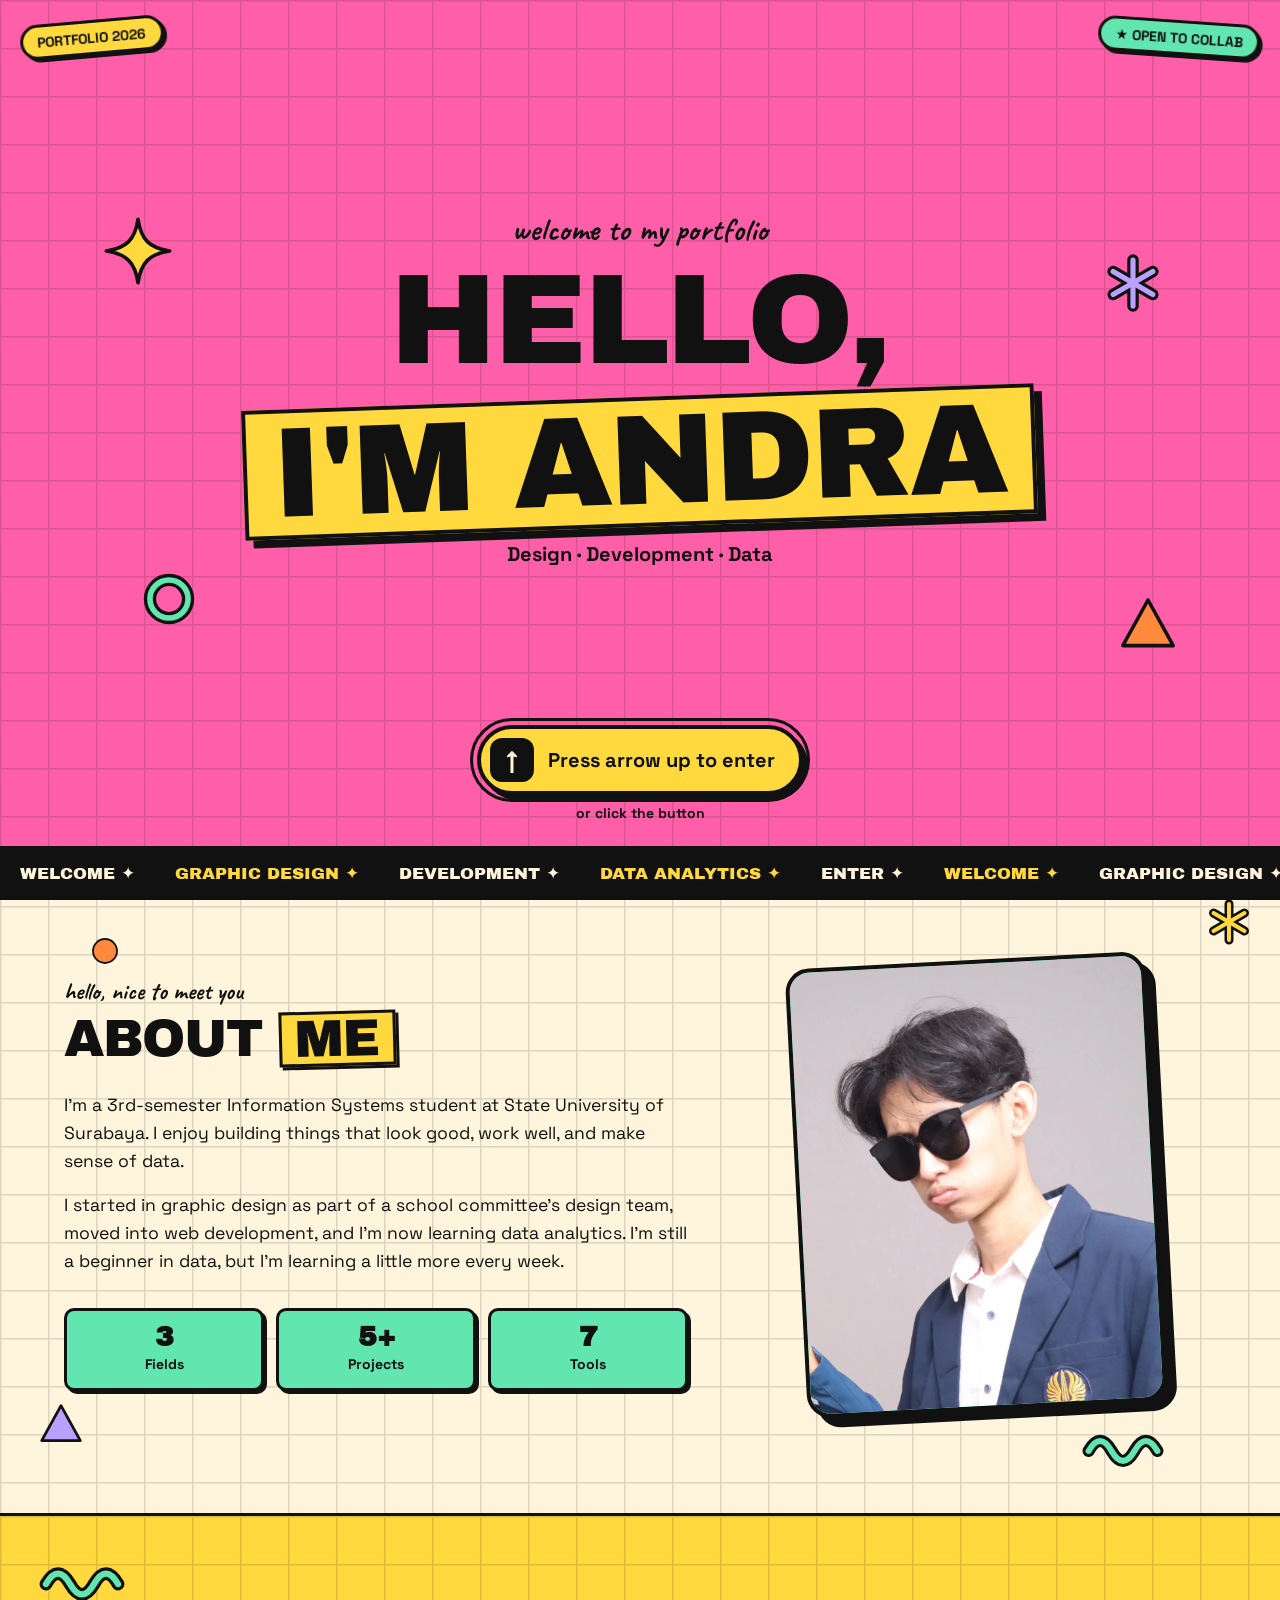
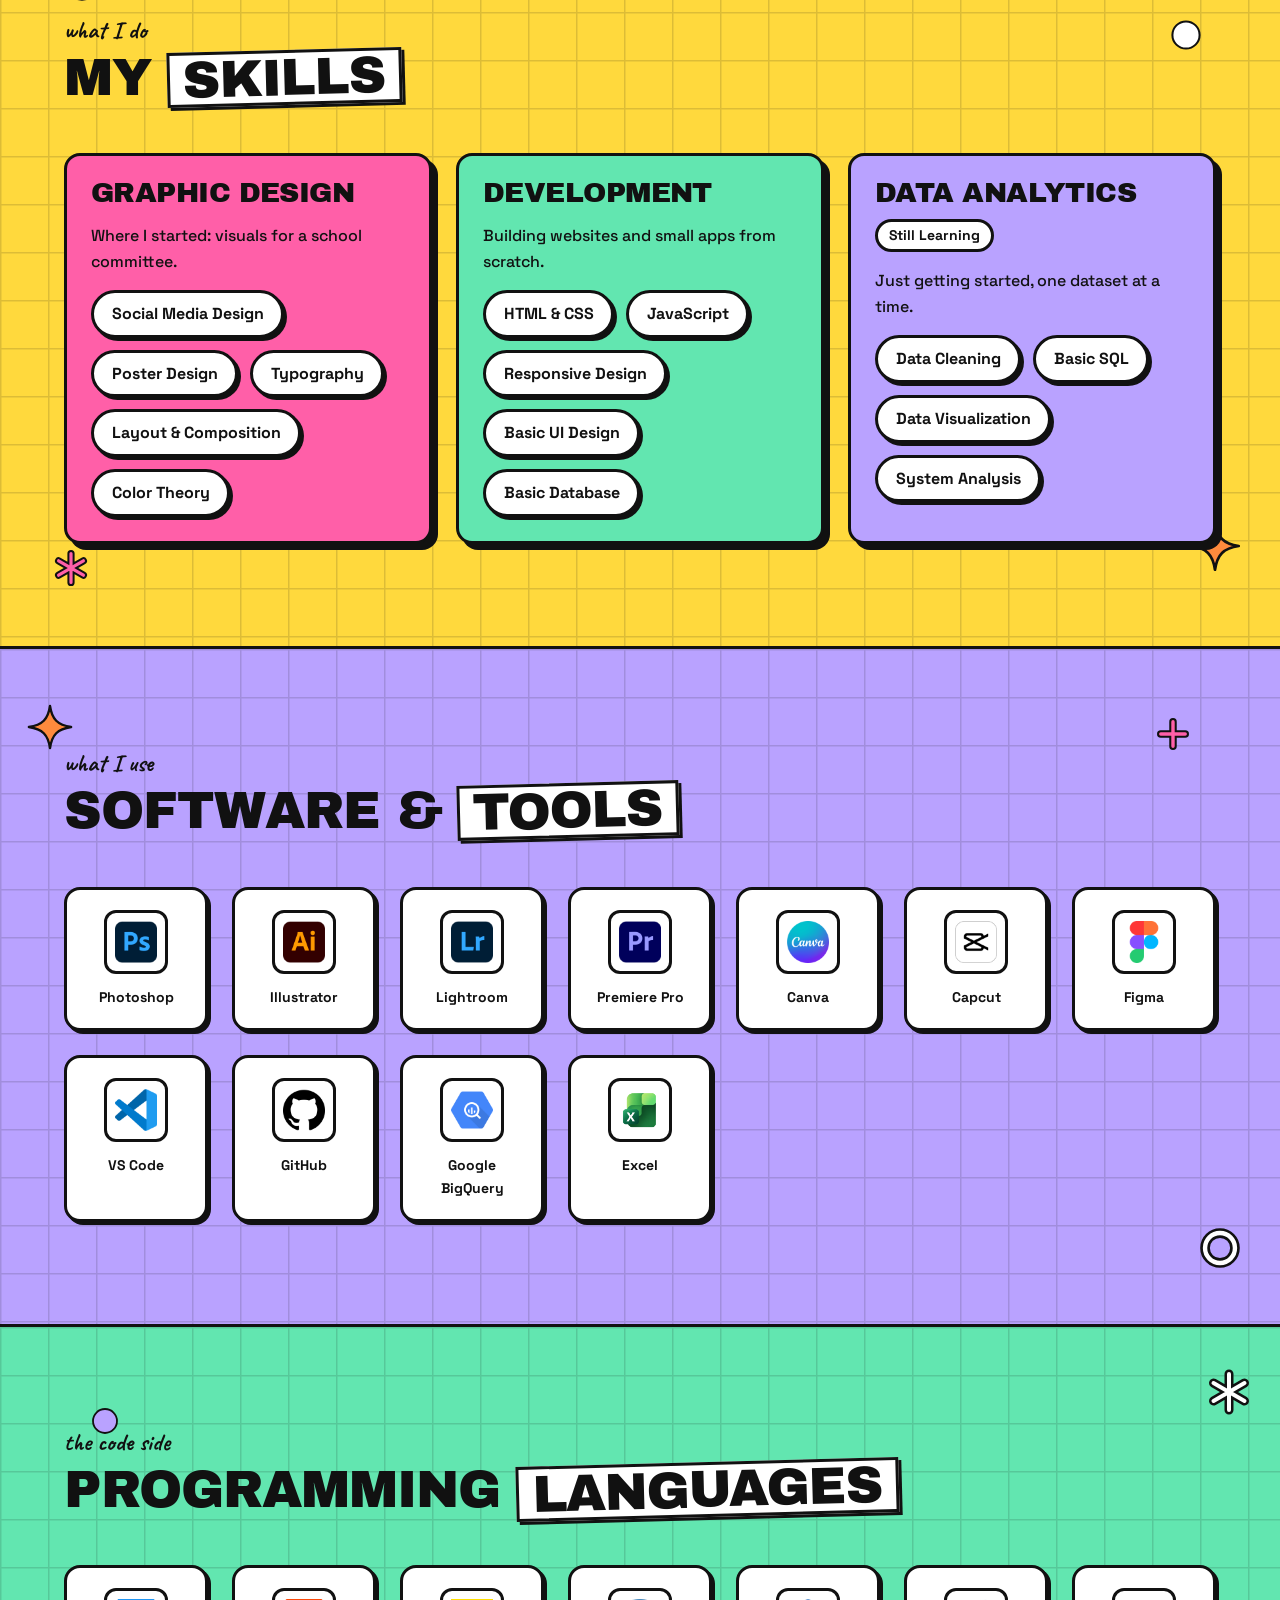
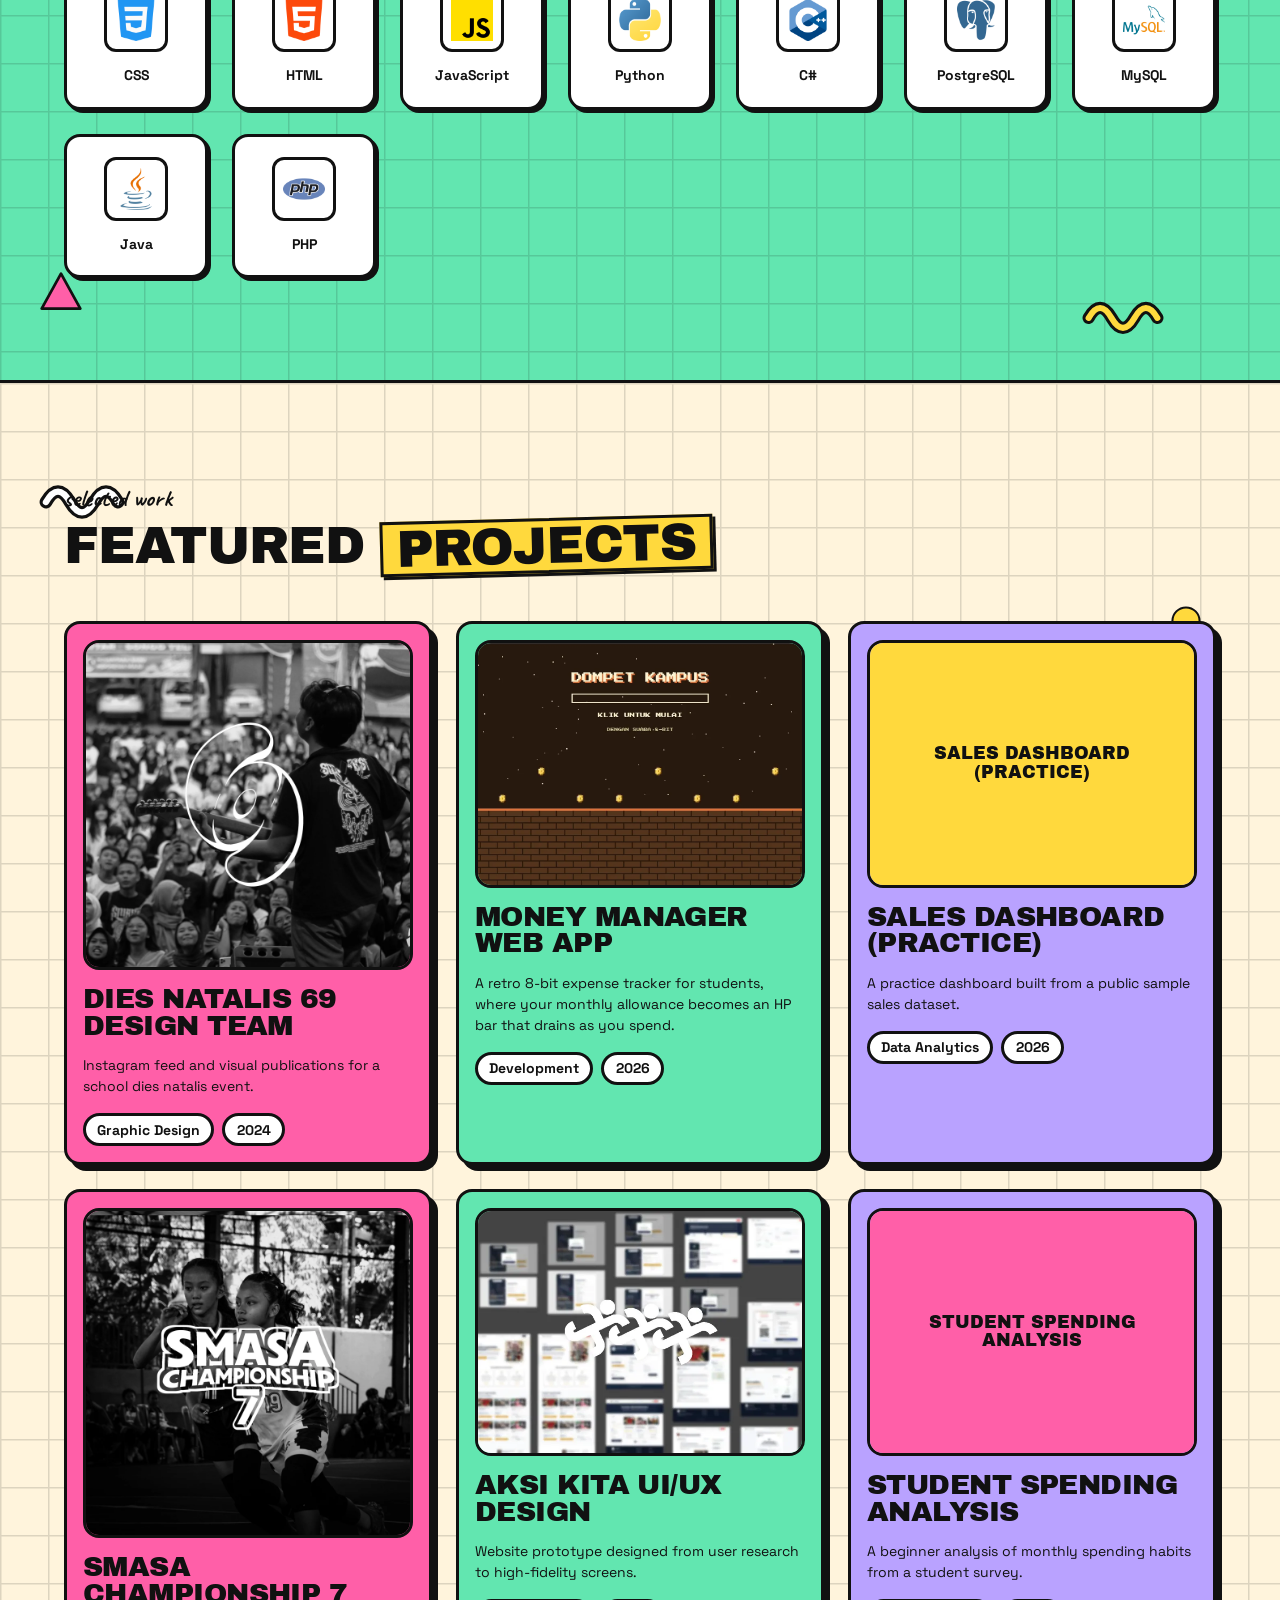
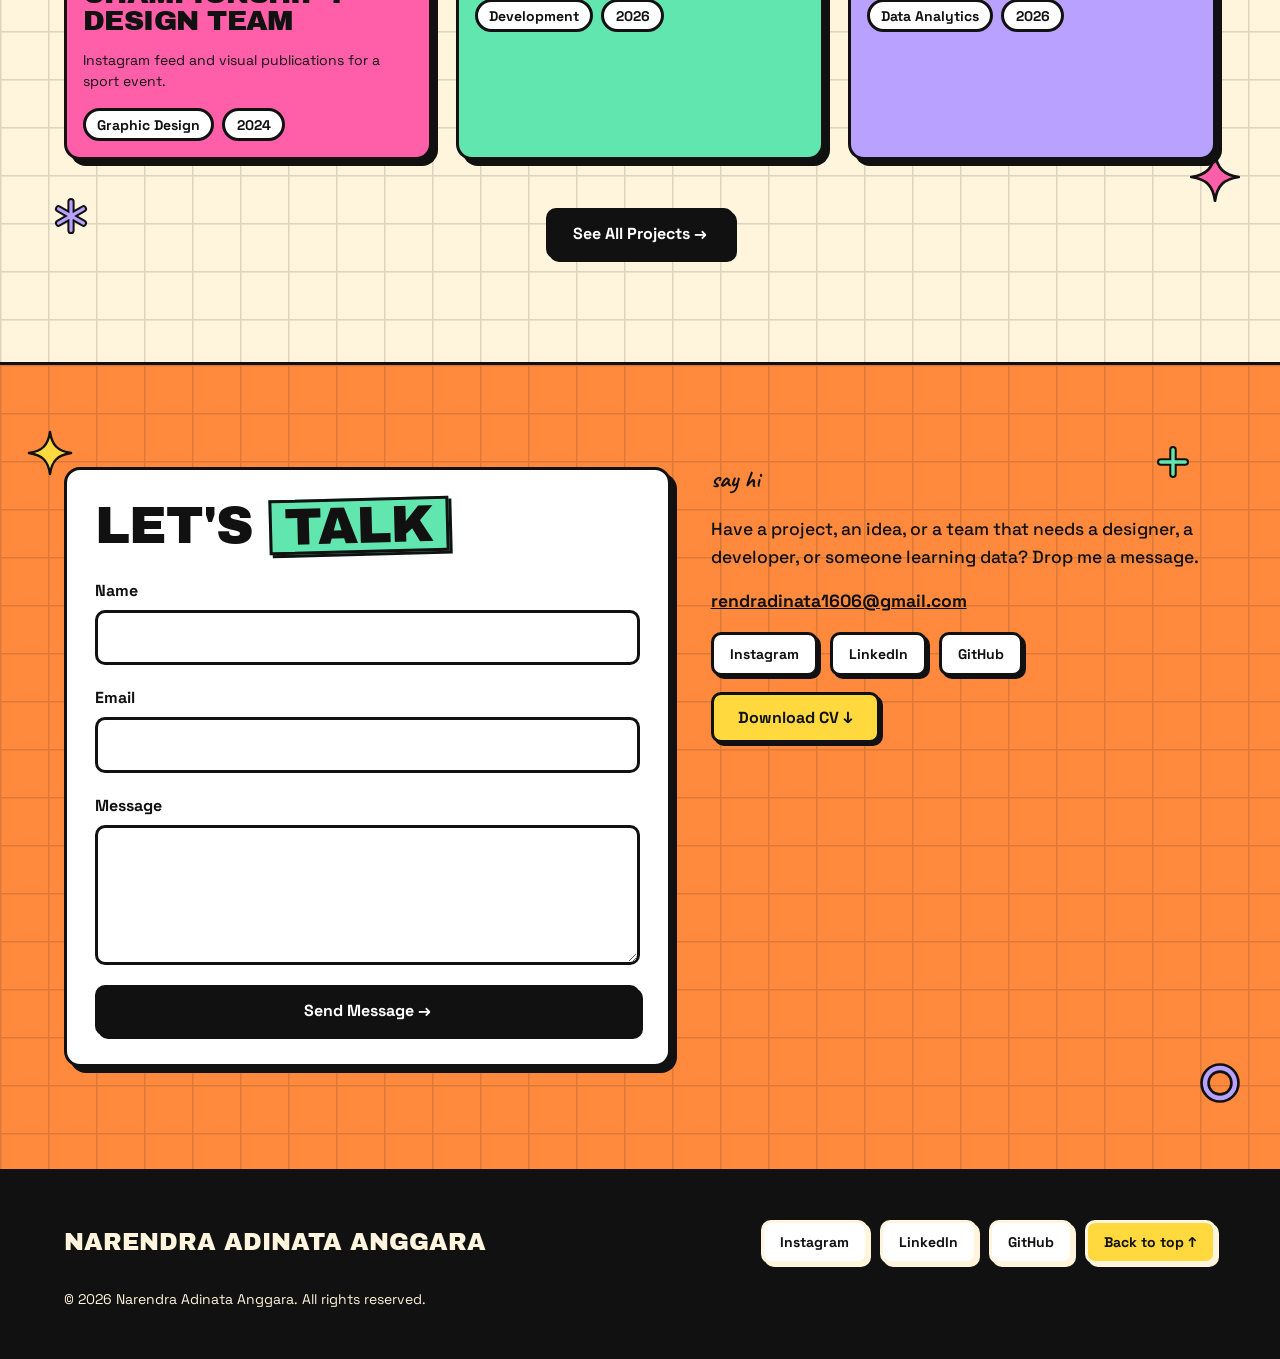
==== commit f624fb09: "Optimize images to WebP and update portfolio content" ====
--- a/index.html
+++ b/index.html
@@ -64,7 +64,7 @@
             <span class="sticker">★ FEATURED</span>
             <div class="frame">
               <img
-                src="assets/images/profile/profile.jpeg"
+                src="assets/images/profile/profile.webp"
                 alt="Portrait of Andra"
                 onerror="
                   this.outerHTML =
@@ -134,7 +134,7 @@
           <div class="about__photo reveal">
             <div class="frame">
               <img
-                src="assets/images/profile/about.jpeg"
+                src="assets/images/profile/about.webp"
                 alt="andra at work"
                 loading="lazy"
                 onerror="
